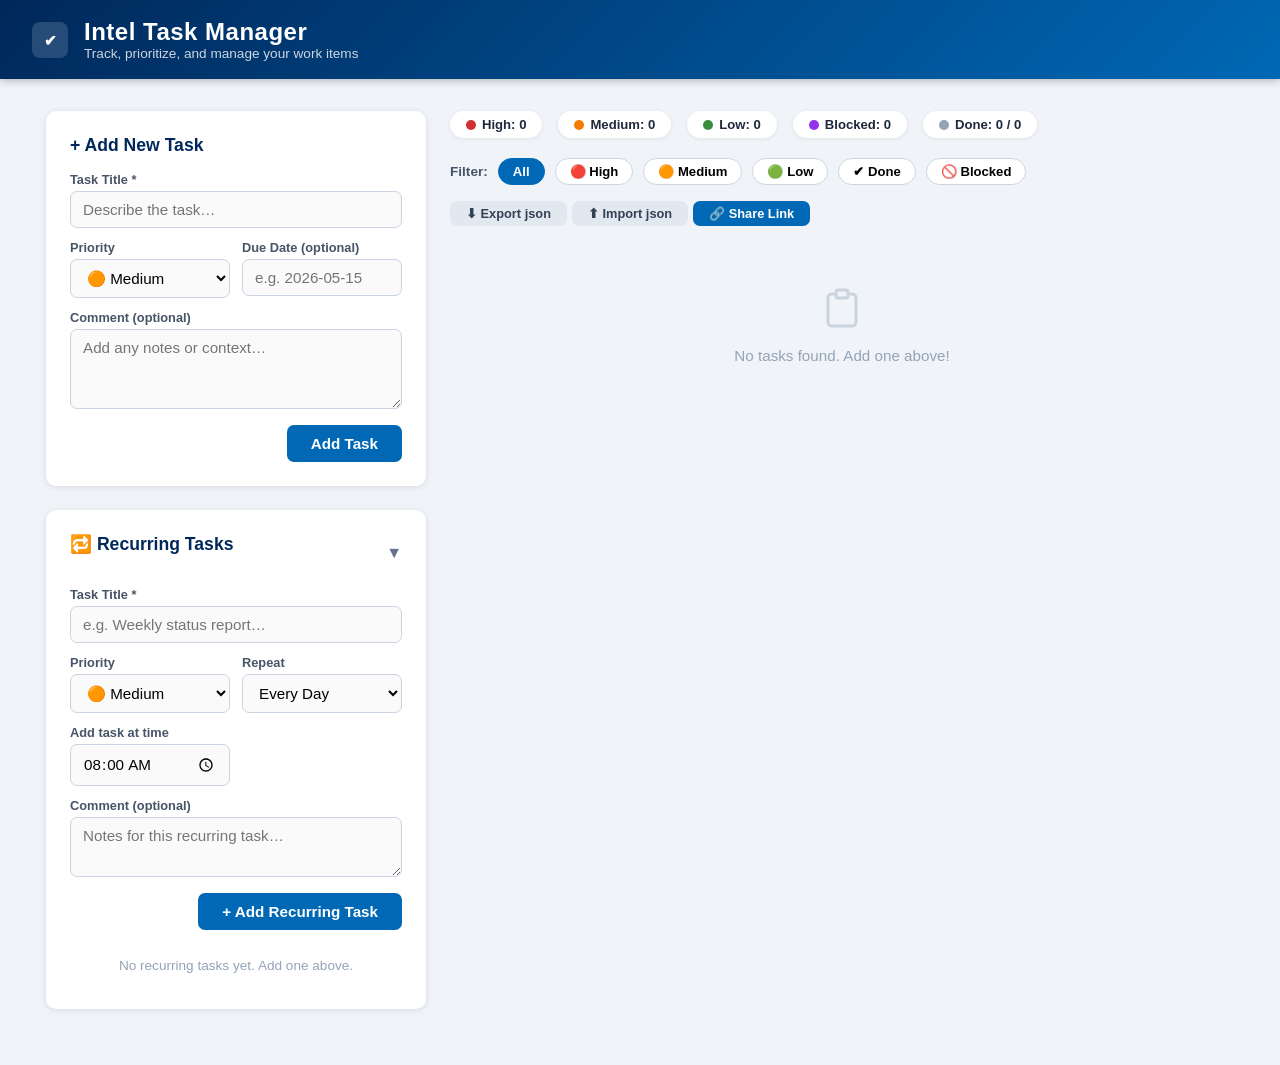
==== index.html @ 4a9f9a62 "Add files via upload" ====
<!DOCTYPE html>
<html lang="en">
<head>
  <meta charset="UTF-8" />
  <meta name="viewport" content="width=device-width, initial-scale=1.0"/>
  <title>Intel Task Manager</title>
  <style>
    :root {
      --intel-blue: #0068B5;
      --intel-dark: #00285A;
      --intel-light: #E9F2FA;
      --high:   #D32F2F;
      --medium: #F57C00;
      --low:    #388E3C;
      --blocked: #9333EA;
      --done-bg: #F5F5F5;
      --border: #CBD5E1;
      --radius: 10px;
    }

    * { box-sizing: border-box; margin: 0; padding: 0; }

    body {
      font-family: "Segoe UI", Arial, sans-serif;
      background: #F0F4F8;
      color: #1E293B;
      min-height: 100vh;
    }

    /* ── Header ── */
    header {
      background: linear-gradient(135deg, var(--intel-dark), var(--intel-blue));
      color: #fff;
      padding: 18px 32px;
      display: flex;
      align-items: center;
      gap: 16px;
      box-shadow: 0 2px 8px rgba(0,0,0,.25);
    }
    header svg { flex-shrink: 0; }
    header h1 { font-size: 1.5rem; font-weight: 700; letter-spacing: .5px; }
    header p  { font-size: .85rem; opacity: .8; }

    /* ── Layout ── */
    .container {
      max-width: 1220px;
      margin: 32px auto;
      padding: 0 16px;
      display: grid;
      grid-template-columns: minmax(320px, 380px) minmax(0, 1fr);
      grid-template-areas: "add tasks";
      gap: 24px;
      align-items: start;
    }

    .add-panel { grid-area: add; min-width: 0; }
    .tasks-panel { grid-area: tasks; min-width: 0; }

    /* ── Add-Task Card ── */
    .card {
      background: #fff;
      border-radius: var(--radius);
      box-shadow: 0 1px 6px rgba(0,0,0,.1);
      padding: 24px;
      margin-bottom: 24px;
    }
    .card h2 { font-size: 1.1rem; color: var(--intel-dark); margin-bottom: 16px; }

    .form-grid {
      display: grid;
      grid-template-columns: 1fr 1fr;
      gap: 12px;
    }
    .form-grid .full { grid-column: 1 / -1; }

    label { display: block; font-size: .8rem; font-weight: 600; color: #475569; margin-bottom: 4px; }

    input[type="text"], select, textarea {
      width: 100%;
      padding: 9px 12px;
      border: 1.5px solid var(--border);
      border-radius: 7px;
      font-size: .95rem;
      outline: none;
      transition: border-color .2s;
      font-family: inherit;
      background: #FAFAFA;
    }
    input[type="text"]:focus, select:focus, textarea:focus {
      border-color: var(--intel-blue);
      background: #fff;
    }
    textarea { resize: vertical; min-height: 80px; }

    .btn {
      padding: 10px 24px;
      border: none;
      border-radius: 7px;
      font-size: .95rem;
      font-weight: 600;
      cursor: pointer;
      transition: opacity .2s, transform .1s;
    }
    .btn:active { transform: scale(.97); }
    .btn-primary { background: var(--intel-blue); color: #fff; }
    .btn-primary:hover { opacity: .88; }
    .btn-danger  { background: #EF4444; color: #fff; padding: 5px 12px; font-size: .8rem; }
    .btn-done    { background: #22C55E; color: #fff; padding: 5px 12px; font-size: .8rem; }
    .btn-undo    { background: #94A3B8; color: #fff; padding: 5px 12px; font-size: .8rem; }
    .btn-blocked { background: var(--blocked); color: #fff; padding: 5px 12px; font-size: .8rem; }

    /* ── Filters ── */
    .filters {
      display: flex;
      gap: 10px;
      flex-wrap: wrap;
      margin-bottom: 16px;
      align-items: center;
    }
    .filters span { font-size: .85rem; font-weight: 600; color: #475569; }
    .filter-btn {
      padding: 5px 14px;
      border-radius: 20px;
      border: 1.5px solid var(--border);
      background: #fff;
      font-size: .82rem;
      cursor: pointer;
      transition: all .15s;
      font-weight: 600;
    }
    .filter-btn:hover, .filter-btn.active {
      background: var(--intel-blue);
      color: #fff;
      border-color: var(--intel-blue);
    }

    /* ── Stats bar ── */
    .stats {
      display: flex;
      gap: 16px;
      margin-bottom: 20px;
      flex-wrap: wrap;
    }
    .stat-pill {
      background: #fff;
      border-radius: 20px;
      padding: 6px 16px;
      font-size: .82rem;
      font-weight: 600;
      box-shadow: 0 1px 4px rgba(0,0,0,.08);
      display: flex;
      align-items: center;
      gap: 6px;
    }
    .dot { width: 10px; height: 10px; border-radius: 50%; display: inline-block; }
    .dot-high   { background: var(--high); }
    .dot-medium { background: var(--medium); }
    .dot-low    { background: var(--low); }
    .dot-done    { background: #94A3B8; }
    .dot-blocked { background: var(--blocked); }

    /* ── Task List ── */
    #task-list { display: flex; flex-direction: column; gap: 12px; }

    .task-item {
      background: #fff;
      border-radius: var(--radius);
      box-shadow: 0 1px 5px rgba(0,0,0,.08);
      padding: 16px 20px;
      border-left: 5px solid var(--intel-blue);
      cursor: grab;
      transition: box-shadow .2s, opacity .2s, transform .2s;
      user-select: none;
    }
    .task-item:hover { box-shadow: 0 3px 12px rgba(0,0,0,.13); }
    .task-item:active { cursor: grabbing; }
    .task-item.dragging { opacity: .45; transform: scale(.99); }
    .task-item.drag-over-top { box-shadow: inset 0 3px 0 var(--intel-blue), 0 3px 12px rgba(0,0,0,.13); }
    .task-item.drag-over-bottom { box-shadow: inset 0 -3px 0 var(--intel-blue), 0 3px 12px rgba(0,0,0,.13); }
    .task-item.done  { border-left-color: #CBD5E1; background: var(--done-bg); opacity: .75; }
    .task-item.priority-High             { border-left-color: var(--high); }
    .task-item.priority-Medium           { border-left-color: var(--medium); }
    .task-item.priority-Low              { border-left-color: var(--low); }
    .task-item.blocked:not(.done)        { border-left-color: var(--blocked); }
    .badge-Blocked { background: #F3E8FF; color: var(--blocked); }

    .task-header {
      display: flex;
      align-items: flex-start;
      gap: 12px;
    }
    .task-title {
      flex: 1;
      font-size: 1rem;
      font-weight: 600;
    }
    .task-item.done .task-title {
      text-decoration: line-through;
      color: #94A3B8;
    }

    .badge {
      padding: 2px 10px;
      border-radius: 12px;
      font-size: .75rem;
      font-weight: 700;
      white-space: nowrap;
      flex-shrink: 0;
    }
    .badge-High   { background: #FDECEA; color: var(--high); }
    .badge-Medium { background: #FFF3E0; color: var(--medium); }
    .badge-Low    { background: #E8F5E9; color: var(--low); }
    .badge-Done   { background: #F1F5F9; color: #64748B; }

    .task-meta {
      font-size: .78rem;
      color: #94A3B8;
      margin-top: 4px;
    }

    .task-comment {
      margin-top: 10px;
      padding: 8px 12px;
      background: var(--intel-light);
      border-radius: 6px;
      font-size: .85rem;
      color: #334155;
      white-space: pre-wrap;
    }
    .task-comment::before {
      content: "💬 ";
      font-size: .8rem;
    }

    .task-actions { display: flex; gap: 6px; flex-shrink: 0; }
    .task-actions .btn { cursor: pointer; }

    .empty-state {
      text-align: center;
      padding: 48px 0;
      color: #94A3B8;
      font-size: .95rem;
    }
    .empty-state svg { margin-bottom: 12px; opacity: .4; }

    /* ── Edit Modal ── */
    .modal-overlay {
      display: none;
      position: fixed; inset: 0;
      background: rgba(0,0,0,.45);
      z-index: 100;
      align-items: center;
      justify-content: center;
    }
    .modal-overlay.open { display: flex; }
    .modal {
      background: #fff;
      border-radius: var(--radius);
      padding: 28px;
      width: min(500px, 95vw);
      box-shadow: 0 8px 32px rgba(0,0,0,.2);
    }
    .modal h2 { color: var(--intel-dark); margin-bottom: 18px; font-size: 1.1rem; }
    .modal-actions { display: flex; gap: 10px; justify-content: flex-end; margin-top: 18px; }
    .btn-secondary { background: #E2E8F0; color: #334155; }
    .btn-secondary:hover { background: #CBD5E1; }
    .btn-import-export { padding: 5px 16px !important; font-size: .8rem !important; }

    input[type="time"], input[type="number"] {
      width: 100%;
      padding: 9px 12px;
      border: 1.5px solid var(--border);
      border-radius: 7px;
      font-size: .95rem;
      outline: none;
      transition: border-color .2s;
      font-family: inherit;
      background: #FAFAFA;
    }
    input[type="time"]:focus, input[type="number"]:focus {
      border-color: var(--intel-blue);
      background: #fff;
    }

    /* ── Recurring card ── */
    .recurring-header {
      display: flex;
      align-items: center;
      justify-content: space-between;
      cursor: pointer;
      user-select: none;
    }
    .recurring-header h2 { font-size: 1.1rem; color: var(--intel-dark); }
    .recurring-row {
      display: flex;
      align-items: center;
      gap: 10px;
      padding: 10px 14px;
      background: #F8FAFC;
      border-radius: 8px;
      margin-bottom: 8px;
      border: 1.5px solid var(--border);
    }
    .recurring-row-info { flex: 1; }
    .recurring-row-title { font-weight: 600; font-size: .9rem; }
    .recurring-row-meta  { font-size: .75rem; color: #64748B; }

    @media (max-width: 900px) {
      .container {
        grid-template-columns: 1fr;
        grid-template-areas:
          "add"
          "tasks";
      }
    }

    @media (max-width: 600px) {
      .form-grid { grid-template-columns: 1fr; }
      .form-grid .full { grid-column: 1; }
      header h1 { font-size: 1.2rem; }
    }
  </style>
</head>
<body>

<header>
  <svg width="36" height="36" viewBox="0 0 36 36" fill="none">
    <rect width="36" height="36" rx="8" fill="white" fill-opacity="0.15"/>
    <text x="50%" y="55%" dominant-baseline="middle" text-anchor="middle"
          font-family="Segoe UI,Arial" font-weight="700" font-size="15" fill="white">✔</text>
  </svg>
  <div>
    <h1>Intel Task Manager</h1>
    <p>Track, prioritize, and manage your work items</p>
  </div>
</header>

<div class="container">

  <aside class="add-panel">
    <!-- Add Task Card -->
    <div class="card">
      <h2>+ Add New Task</h2>
      <div class="form-grid">
        <div class="full">
          <label for="task-title">Task Title *</label>
          <input type="text" id="task-title" placeholder="Describe the task…" />
        </div>
        <div>
          <label for="task-priority">Priority</label>
          <select id="task-priority">
            <option value="High">🔴 High</option>
            <option value="Medium" selected>🟠 Medium</option>
            <option value="Low">🟢 Low</option>
          </select>
        </div>
        <div>
          <label for="task-due">Due Date (optional)</label>
          <input type="text" id="task-due" placeholder="e.g. 2026-05-15" />
        </div>
        <div class="full">
          <label for="task-comment">Comment (optional)</label>
          <textarea id="task-comment" placeholder="Add any notes or context…"></textarea>
        </div>
        <div class="full" style="text-align:right">
          <button class="btn btn-primary" onclick="addTask()">Add Task</button>
        </div>
      </div>
    </div>

    <!-- Recurring Tasks Card -->
    <div class="card" id="recurring-card">
      <div class="recurring-header" onclick="toggleRecurringCard()">
        <h2>🔁 Recurring Tasks</h2>
        <span id="recurring-toggle-icon" style="font-size:1rem;color:#64748B">▼</span>
      </div>
      <div id="recurring-card-body" style="margin-top:16px">
        <div class="form-grid">
          <div class="full">
            <label>Task Title *</label>
            <input type="text" id="rec-title" placeholder="e.g. Weekly status report…" />
          </div>
          <div>
            <label>Priority</label>
            <select id="rec-priority">
              <option value="High">🔴 High</option>
              <option value="Medium" selected>🟠 Medium</option>
              <option value="Low">🟢 Low</option>
            </select>
          </div>
          <div>
            <label>Repeat</label>
            <select id="rec-freq" onchange="updateRecurringForm()">
              <option value="daily">Every Day</option>
              <option value="weekly">Every Week</option>
              <option value="monthly">Every Month</option>
            </select>
          </div>
          <div id="rec-dow-wrap" style="display:none">
            <label>Day of Week</label>
            <select id="rec-dow">
              <option value="0">Sunday</option>
              <option value="1">Monday</option>
              <option value="2">Tuesday</option>
              <option value="3">Wednesday</option>
              <option value="4">Thursday</option>
              <option value="5">Friday</option>
              <option value="6">Saturday</option>
            </select>
          </div>
          <div id="rec-dom-wrap" style="display:none">
            <label>Day of Month (1–31)</label>
            <input type="number" id="rec-dom" min="1" max="31" value="1" />
          </div>
          <div>
            <label>Add task at time</label>
            <input type="time" id="rec-time" value="08:00" />
          </div>
          <div class="full">
            <label>Comment (optional)</label>
            <textarea id="rec-comment" placeholder="Notes for this recurring task…" style="min-height:60px"></textarea>
          </div>
          <div class="full" style="text-align:right">
            <button class="btn btn-primary" onclick="addRecurring()">+ Add Recurring Task</button>
          </div>
        </div>
        <div id="recurring-list" style="margin-top:16px"></div>
      </div>
    </div>
  </aside>

  <main class="tasks-panel">
    <!-- Stats -->
    <div class="stats" id="stats"></div>

    <!-- Filters -->
    <div class="filters">
      <span>Filter:</span>
      <button class="filter-btn active" onclick="setFilter('All', this)">All</button>
      <button class="filter-btn" onclick="setFilter('High', this)">🔴 High</button>
      <button class="filter-btn" onclick="setFilter('Medium', this)">🟠 Medium</button>
      <button class="filter-btn" onclick="setFilter('Low', this)">🟢 Low</button>
      <button class="filter-btn" onclick="setFilter('Done', this)">✔ Done</button>
      <button class="filter-btn" onclick="setFilter('Blocked', this)">🚫 Blocked</button>
    </div>

    <!-- Export / Import / Share -->
    <div style="display:flex;gap:5px;flex-wrap:wrap;margin-bottom:10px;">
      <button class="btn btn-secondary btn-import-export" onclick="exportTasks()">⬇ Export json</button>
      <button class="btn btn-secondary btn-import-export" onclick="document.getElementById('import-file').click()">⬆ Import json</button>
      <button class="btn btn-primary btn-import-export"   onclick="shareLink()">🔗 Share Link</button>
      <input type="file" id="import-file" accept=".json" style="display:none" onchange="importTasks(this)"/>
    </div>

    <!-- Task List -->
    <div id="task-list"></div>
  </main>
</div>

<!-- Edit Modal -->
<div class="modal-overlay" id="edit-modal">
  <div class="modal">
    <h2>Edit Task</h2>
    <div class="form-grid" style="grid-template-columns:1fr 1fr">
      <div style="grid-column:1/-1">
        <label>Task Title *</label>
        <input type="text" id="edit-title" />
      </div>
      <div>
        <label>Priority</label>
        <select id="edit-priority">
          <option value="High">🔴 High</option>
          <option value="Medium">🟠 Medium</option>
          <option value="Low">🟢 Low</option>
        </select>
      </div>
      <div>
        <label>Due Date</label>
        <input type="text" id="edit-due" />
      </div>
      <div style="grid-column:1/-1">
        <label>Comment</label>
        <textarea id="edit-comment"></textarea>
      </div>
    </div>
    <div class="modal-actions">
      <button class="btn btn-secondary" onclick="closeModal()">Cancel</button>
      <button class="btn btn-primary" onclick="saveEdit()">Save Changes</button>
    </div>
  </div>
</div>

<script>
  // ── State ──────────────────────────────────────────────────────────────────
  let tasks = JSON.parse(localStorage.getItem('intel-tasks') || '[]');
  let currentFilter = 'All';
  let editingId = null;
  let draggedTaskId = null;

  function save() {
    localStorage.setItem('intel-tasks', JSON.stringify(tasks));
  }

  // ── Add ────────────────────────────────────────────────────────────────────
  function addTask() {
    const title = document.getElementById('task-title').value.trim();
    if (!title) { alert('Please enter a task title.'); return; }

    tasks.unshift({
      id:       Date.now(),
      title,
      priority: document.getElementById('task-priority').value,
      due:      document.getElementById('task-due').value.trim(),
      comment:  document.getElementById('task-comment').value.trim(),
      done:     false,
      blocked:  false,
      created:  new Date().toLocaleDateString()
    });

    save();
    document.getElementById('task-title').value   = '';
    document.getElementById('task-due').value     = '';
    document.getElementById('task-comment').value = '';
    render();
  }

  // ── Toggle done ────────────────────────────────────────────────────────────
  function toggleDone(id) {
    const t = tasks.find(t => t.id === id);
    if (t) { t.done = !t.done; save(); render(); }
  }

  // ── Delete ─────────────────────────────────────────────────────────────────
  function deleteTask(id) {
    if (!confirm('Delete this task?')) return;
    tasks = tasks.filter(t => t.id !== id);
    save(); render();
  }

  // ── Toggle blocked ─────────────────────────────────────────────────────────
  function toggleBlocked(id) {
    const t = tasks.find(t => t.id === id);
    if (t) { t.blocked = !t.blocked; save(); render(); }
  }

  // ── Drag reorder ──────────────────────────────────────────────────────────
  function startTaskDragFromLeftClick(event) {
    const item = event.currentTarget;
    const isActionClick = event.target.closest('.task-actions, button, input, textarea, select, a');
    item.draggable = event.button === 0 && !isActionClick;
  }

  function handleTaskDragStart(event, id) {
    if (!event.currentTarget.draggable) {
      event.preventDefault();
      return;
    }
    draggedTaskId = id;
    event.dataTransfer.effectAllowed = 'move';
    event.dataTransfer.setData('text/plain', String(id));
    event.currentTarget.classList.add('dragging');
  }

  function handleTaskDragOver(event, targetId) {
    if (draggedTaskId === null || draggedTaskId === targetId) return;
    event.preventDefault();
    event.dataTransfer.dropEffect = 'move';

    const item = event.currentTarget;
    const midpoint = item.getBoundingClientRect().top + item.offsetHeight / 2;
    item.classList.toggle('drag-over-top', event.clientY < midpoint);
    item.classList.toggle('drag-over-bottom', event.clientY >= midpoint);
  }

  function clearDragMarks() {
    document.querySelectorAll('.task-item').forEach(item => {
      item.classList.remove('dragging', 'drag-over-top', 'drag-over-bottom');
      item.draggable = false;
    });
  }

  function handleTaskDragLeave(event) {
    event.currentTarget.classList.remove('drag-over-top', 'drag-over-bottom');
  }

  function handleTaskDrop(event, targetId) {
    if (draggedTaskId === null || draggedTaskId === targetId) return;
    event.preventDefault();

    const dropAfter = event.currentTarget.classList.contains('drag-over-bottom');
    const draggedIndex = tasks.findIndex(t => t.id === draggedTaskId);
    if (draggedIndex === -1) return;

    const [draggedTask] = tasks.splice(draggedIndex, 1);
    const targetIndex = tasks.findIndex(t => t.id === targetId);
    tasks.splice(dropAfter ? targetIndex + 1 : targetIndex, 0, draggedTask);

    save();
    draggedTaskId = null;
    render();
  }

  function handleTaskDragEnd() {
    draggedTaskId = null;
    clearDragMarks();
  }

  // ── Edit Modal ─────────────────────────────────────────────────────────────
  function openEdit(id) {
    const t = tasks.find(t => t.id === id);
    editingId = id;
    document.getElementById('edit-title').value    = t.title;
    document.getElementById('edit-priority').value = t.priority;
    document.getElementById('edit-due').value      = t.due;
    document.getElementById('edit-comment').value  = t.comment;
    document.getElementById('edit-modal').classList.add('open');
  }
  function closeModal() {
    document.getElementById('edit-modal').classList.remove('open');
    editingId = null;
  }
  function saveEdit() {
    const title = document.getElementById('edit-title').value.trim();
    if (!title) { alert('Title cannot be empty.'); return; }
    const t = tasks.find(t => t.id === editingId);
    if (t) {
      t.title    = title;
      t.priority = document.getElementById('edit-priority').value;
      t.due      = document.getElementById('edit-due').value.trim();
      t.comment  = document.getElementById('edit-comment').value.trim();
      save();
    }
    closeModal();
    render();
  }

  // ── Filter ─────────────────────────────────────────────────────────────────
  function setFilter(f, btn) {
    currentFilter = f;
    document.querySelectorAll('.filter-btn').forEach(b => b.classList.remove('active'));
    btn.classList.add('active');
    render();
  }

  // ── Render ─────────────────────────────────────────────────────────────────
  function render() {
    renderStats();
    const list = document.getElementById('task-list');
    const visible = tasks.filter(t => {
      if (currentFilter === 'All')     return true;
      if (currentFilter === 'Done')    return t.done;
      if (currentFilter === 'Blocked') return t.blocked && !t.done;
      return t.priority === currentFilter && !t.done;
    });

    if (visible.length === 0) {
      list.innerHTML = `
        <div class="empty-state">
          <svg width="48" height="48" viewBox="0 0 24 24" fill="none" stroke="#94A3B8" stroke-width="1.5">
            <path d="M9 5H7a2 2 0 00-2 2v12a2 2 0 002 2h10a2 2 0 002-2V7a2 2 0 00-2-2h-2"/>
            <rect x="9" y="3" width="6" height="4" rx="1"/>
          </svg>
          <p>No tasks found. Add one above!</p>
        </div>`;
      return;
    }

    list.innerHTML = visible.map(t => `
       <div class="task-item ${t.done ? 'done' : (t.blocked ? 'blocked' : '')} priority-${t.priority}"
         data-id="${t.id}"
         tabindex="0"
         draggable="false"
         onmousedown="startTaskDragFromLeftClick(event)"
         ondragstart="handleTaskDragStart(event, ${t.id})"
         ondragover="handleTaskDragOver(event, ${t.id})"
         ondragleave="handleTaskDragLeave(event)"
         ondrop="handleTaskDrop(event, ${t.id})"
         ondragend="handleTaskDragEnd()">
        <div class="task-header">
          <div style="flex:1">
            <div class="task-title">${escHtml(t.title)}</div>
            <div class="task-meta">
              Added ${t.created}${t.due ? ' &nbsp;·&nbsp; Due: ' + escHtml(t.due) : ''}
            </div>
          </div>
          <span class="badge ${t.done ? 'badge-Done' : (t.blocked ? 'badge-Blocked' : 'badge-' + t.priority)}">
            ${t.done ? '✔ Done' : (t.blocked ? '🚫 Blocked' : t.priority)}
          </span>
          <div class="task-actions">
            <button class="btn ${t.done ? 'btn-undo' : 'btn-done'}"
                    onclick="toggleDone(${t.id})">
              ${t.done ? 'Undo' : 'Done'}
            </button>
            <button class="btn ${t.blocked ? 'btn-undo' : 'btn-blocked'}"
                    onclick="toggleBlocked(${t.id})">
              ${t.blocked ? 'Unblock' : '🚫 Block'}
            </button>
            <button class="btn btn-primary" style="padding:5px 12px;font-size:.8rem"
                    onclick="openEdit(${t.id})">Edit</button>
            <button class="btn btn-danger"
                    onclick="deleteTask(${t.id})">Delete</button>
          </div>
        </div>
        ${t.comment ? `<div class="task-comment">${escHtml(t.comment)}</div>` : ''}
      </div>
    `).join('');
  }

  function renderStats() {
    const total   = tasks.length;
    const done    = tasks.filter(t => t.done).length;
    const blocked = tasks.filter(t => t.blocked && !t.done).length;
    const high    = tasks.filter(t => t.priority === 'High'   && !t.done).length;
    const medium  = tasks.filter(t => t.priority === 'Medium' && !t.done).length;
    const low     = tasks.filter(t => t.priority === 'Low'    && !t.done).length;
    document.getElementById('stats').innerHTML = `
      <div class="stat-pill"><span class="dot dot-high"></span>High: ${high}</div>
      <div class="stat-pill"><span class="dot dot-medium"></span>Medium: ${medium}</div>
      <div class="stat-pill"><span class="dot dot-low"></span>Low: ${low}</div>
      <div class="stat-pill"><span class="dot dot-blocked"></span>Blocked: ${blocked}</div>
      <div class="stat-pill"><span class="dot dot-done"></span>Done: ${done} / ${total}</div>
    `;
  }

  function escHtml(s) {
    return s.replace(/&/g,'&amp;').replace(/</g,'&lt;').replace(/>/g,'&gt;')
            .replace(/"/g,'&quot;').replace(/'/g,'&#39;');
  }

  // ── Recurring Templates ────────────────────────────────────────────────────
  let recurringTemplates = JSON.parse(localStorage.getItem('intel-recurring') || '[]');

  function saveRecurring() {
    localStorage.setItem('intel-recurring', JSON.stringify(recurringTemplates));
  }

  function toggleRecurringCard() {
    const body = document.getElementById('recurring-card-body');
    const icon = document.getElementById('recurring-toggle-icon');
    const isHidden = body.style.display === 'none';
    body.style.display = isHidden ? '' : 'none';
    icon.textContent   = isHidden ? '▼' : '▶';
  }

  function updateRecurringForm() {
    const freq = document.getElementById('rec-freq').value;
    document.getElementById('rec-dow-wrap').style.display = freq === 'weekly'  ? '' : 'none';
    document.getElementById('rec-dom-wrap').style.display = freq === 'monthly' ? '' : 'none';
  }

  function addRecurring() {
    const title = document.getElementById('rec-title').value.trim();
    if (!title) { alert('Please enter a task title.'); return; }
    const freq = document.getElementById('rec-freq').value;
    recurringTemplates.push({
      id:         Date.now(),
      title,
      priority:   document.getElementById('rec-priority').value,
      comment:    document.getElementById('rec-comment').value.trim(),
      frequency:  freq,
      dayOfWeek:  parseInt(document.getElementById('rec-dow').value),
      dayOfMonth: parseInt(document.getElementById('rec-dom').value) || 1,
      time:       document.getElementById('rec-time').value,
      lastRun:    ''
    });
    saveRecurring();
    document.getElementById('rec-title').value   = '';
    document.getElementById('rec-comment').value = '';
    renderRecurring();
    checkRecurring();
  }

  function deleteRecurring(id) {
    if (!confirm('Remove this recurring task template?')) return;
    recurringTemplates = recurringTemplates.filter(r => r.id !== id);
    saveRecurring();
    renderRecurring();
  }

  function renderRecurring() {
    const el = document.getElementById('recurring-list');
    if (recurringTemplates.length === 0) {
      el.innerHTML = '<p style="color:#94A3B8;font-size:.85rem;text-align:center;padding:12px 0">No recurring tasks yet. Add one above.</p>';
      return;
    }
    const dayNames = ['Sunday','Monday','Tuesday','Wednesday','Thursday','Friday','Saturday'];
    el.innerHTML = recurringTemplates.map(r => {
      let freqLabel = '';
      if (r.frequency === 'daily')   freqLabel = 'Every day';
      if (r.frequency === 'weekly')  freqLabel = 'Every ' + dayNames[r.dayOfWeek];
      if (r.frequency === 'monthly') freqLabel = 'Every month on day ' + r.dayOfMonth;
      return `
        <div class="recurring-row">
          <span style="font-size:1.2rem">🔁</span>
          <div class="recurring-row-info">
            <div class="recurring-row-title">${escHtml(r.title)}</div>
            <div class="recurring-row-meta">
              ${freqLabel} at ${r.time} &nbsp;·&nbsp; ${r.priority} priority
              ${r.lastRun ? ' &nbsp;·&nbsp; Last added: ' + r.lastRun : ' &nbsp;·&nbsp; Not yet run'}
            </div>
          </div>
          <button class="btn btn-danger" onclick="deleteRecurring(${r.id})">Remove</button>
        </div>`;
    }).join('');
  }

  function checkRecurring() {
    const now      = new Date();
    const today    = now.toLocaleDateString();
    const nowHHMM  = now.getHours().toString().padStart(2,'0') + ':' + now.getMinutes().toString().padStart(2,'0');
    let changed    = false;

    recurringTemplates.forEach(r => {
      if (r.lastRun === today) return;        // already spawned today
      if (nowHHMM < r.time)   return;        // not time yet
      if (r.frequency === 'weekly'  && now.getDay()  !== r.dayOfWeek)  return;
      if (r.frequency === 'monthly' && now.getDate() !== r.dayOfMonth) return;

      tasks.unshift({
        id:       Date.now() + Math.floor(Math.random() * 999),
        title:    r.title + ' 🔁',
        priority: r.priority,
        due:      '',
        comment:  r.comment,
        done:     false,
        blocked:  false,
        created:  today
      });
      r.lastRun = today;
      changed   = true;
    });

    if (changed) {
      save();
      saveRecurring();
      renderRecurring();
      render();
    }
  }

  // ── Export ─────────────────────────────────────────────────────────────────
  function exportTasks() {
    const blob = new Blob([JSON.stringify(tasks, null, 2)], {type: 'application/json'});
    const a = document.createElement('a');
    a.href = URL.createObjectURL(blob);
    a.download = 'tasks.json';
    a.click();
  }

  // ── Import ─────────────────────────────────────────────────────────────────
  function importTasks(input) {
    const file = input.files[0];
    if (!file) return;
    const reader = new FileReader();
    reader.onload = e => {
      try {
        const imported = JSON.parse(e.target.result);
        if (!Array.isArray(imported)) throw new Error();
        if (confirm('Import ' + imported.length + ' tasks? This will REPLACE your current tasks.')) {
          tasks = imported;
          save(); render();
        }
      } catch { alert('Invalid JSON file.'); }
      input.value = '';
    };
    reader.readAsText(file);
  }

  // ── Share Link ─────────────────────────────────────────────────────────────
  function shareLink() {
    const encoded = encodeURIComponent(JSON.stringify(tasks));
    const url = location.origin + location.pathname + '#data=' + encoded;
    if (navigator.clipboard) {
      navigator.clipboard.writeText(url).then(
        () => alert('✅ Link copied!\nSend it to your friend — they open the link and confirm to load your tasks.'),
        () => prompt('Copy this link:', url)
      );
    } else {
      prompt('Copy this link:', url);
    }
  }

  // ── Load shared tasks from URL hash on startup ─────────────────────────────
  (function loadFromHash() {
    const hash = location.hash;
    if (!hash.startsWith('#data=')) return;
    try {
      const imported = JSON.parse(decodeURIComponent(hash.slice(6)));
      if (!Array.isArray(imported)) return;
      if (confirm('Load ' + imported.length + ' shared tasks from the link?\nThis will replace your current tasks.')) {
        tasks = imported;
        save();
        history.replaceState(null, '', location.pathname);
      }
    } catch (err) { /* ignore invalid hash */ }
  })();

  // Allow Enter key in title field to submit
  document.getElementById('task-title').addEventListener('keydown', e => {
    if (e.key === 'Enter') addTask();
  });

  document.addEventListener('mouseup', clearDragMarks);

  // Close modal on overlay click
  document.getElementById('edit-modal').addEventListener('click', function(e) {
    if (e.target === this) closeModal();
  });

  // Initial render
  render();
  renderRecurring();
  checkRecurring();
  setInterval(checkRecurring, 60000); // re-check every minute
</script>
</body>
</html>
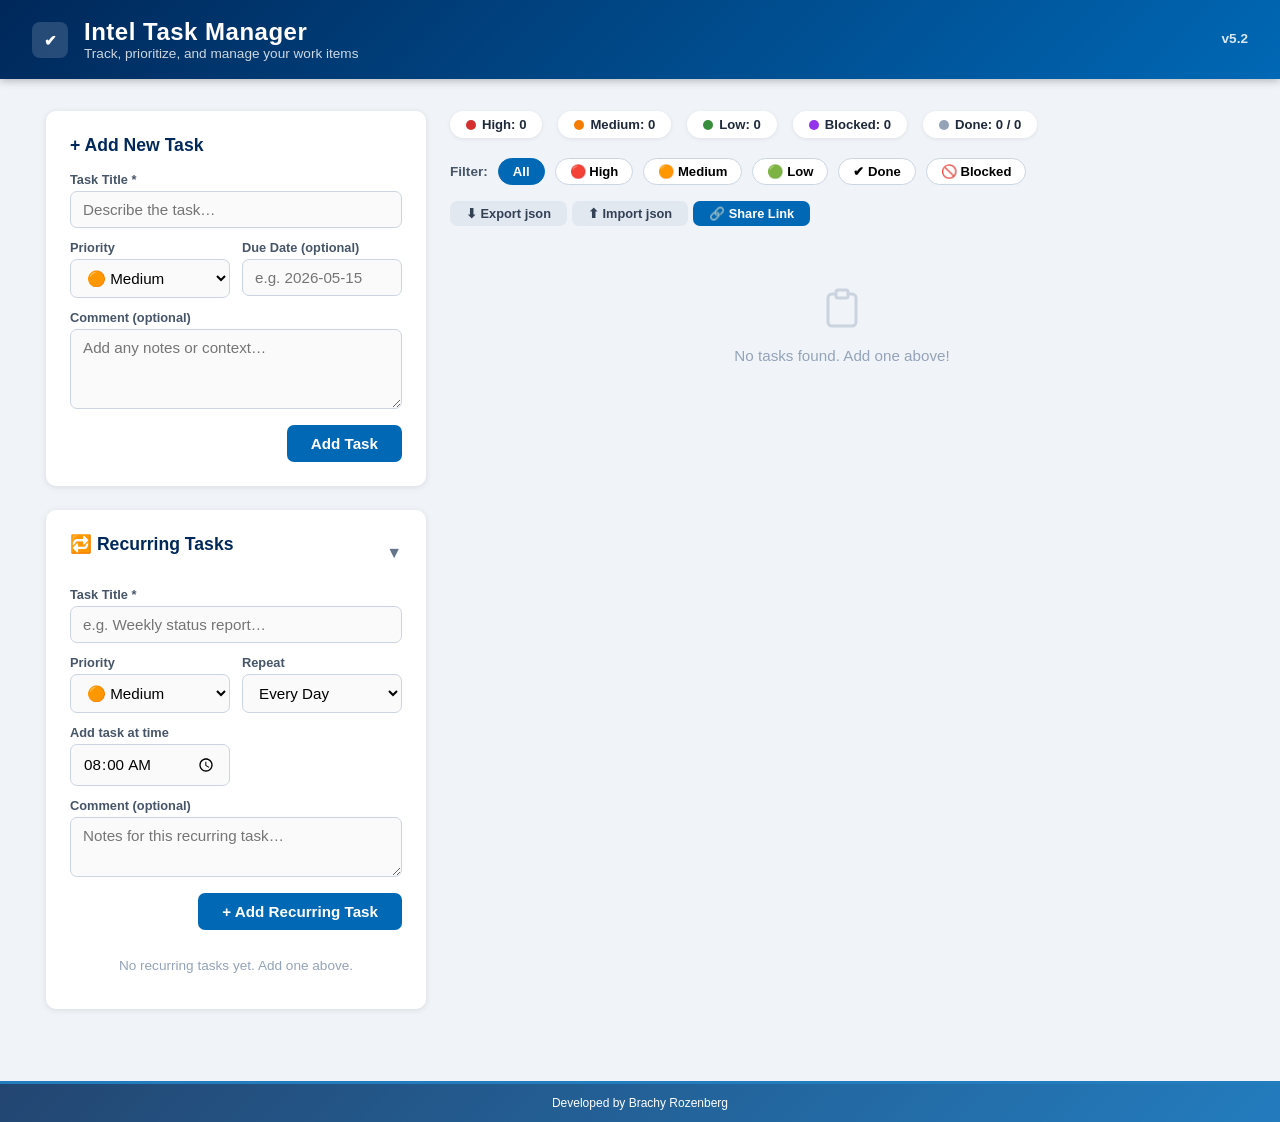
==== commit bcbd1718: "Update index.html" ====
--- a/index.html
+++ b/index.html
@@ -34,12 +34,28 @@
       padding: 18px 32px;
       display: flex;
       align-items: center;
+      justify-content: space-between;
       gap: 16px;
       box-shadow: 0 2px 8px rgba(0,0,0,.25);
+    }
+    header .header-left {
+      display: flex;
+      align-items: center;
+      gap: 16px;
     }
     header svg { flex-shrink: 0; }
     header h1 { font-size: 1.5rem; font-weight: 700; letter-spacing: .5px; }
     header p  { font-size: .85rem; opacity: .8; }
+    header .header-right {
+      text-align: right;
+      font-size: .75rem;
+      opacity: .85;
+    }
+    header .version {
+      font-weight: 600;
+      font-size: .85rem;
+      margin-bottom: 2px;
+    }
 
     /* ── Layout ── */
     .container {
@@ -319,19 +335,36 @@
       .form-grid .full { grid-column: 1; }
       header h1 { font-size: 1.2rem; }
     }
+
+    /* ── Footer ── */
+    footer {
+      background: linear-gradient(135deg, var(--intel-dark), var(--intel-blue));
+      color: #fff;
+      padding: 12px 32px;
+      text-align: center;
+      font-size: .75rem;
+      margin-top: 48px;
+      border-top: 3px solid var(--intel-blue);
+      opacity: .85;
+    }
   </style>
 </head>
 <body>
 
 <header>
-  <svg width="36" height="36" viewBox="0 0 36 36" fill="none">
-    <rect width="36" height="36" rx="8" fill="white" fill-opacity="0.15"/>
-    <text x="50%" y="55%" dominant-baseline="middle" text-anchor="middle"
-          font-family="Segoe UI,Arial" font-weight="700" font-size="15" fill="white">✔</text>
-  </svg>
-  <div>
-    <h1>Intel Task Manager</h1>
-    <p>Track, prioritize, and manage your work items</p>
+  <div class="header-left">
+    <svg width="36" height="36" viewBox="0 0 36 36" fill="none">
+      <rect width="36" height="36" rx="8" fill="white" fill-opacity="0.15"/>
+      <text x="50%" y="55%" dominant-baseline="middle" text-anchor="middle"
+            font-family="Segoe UI,Arial" font-weight="700" font-size="15" fill="white">✔</text>
+    </svg>
+    <div>
+      <h1>Intel Task Manager</h1>
+      <p>Track, prioritize, and manage your work items</p>
+    </div>
+  </div>
+  <div class="header-right">
+    <div class="version">v5.2</div>
   </div>
 </header>
 
@@ -913,5 +946,10 @@
   checkRecurring();
   setInterval(checkRecurring, 60000); // re-check every minute
 </script>
+
+<footer>
+  Developed by Brachy Rozenberg
+</footer>
+
 </body>
 </html>
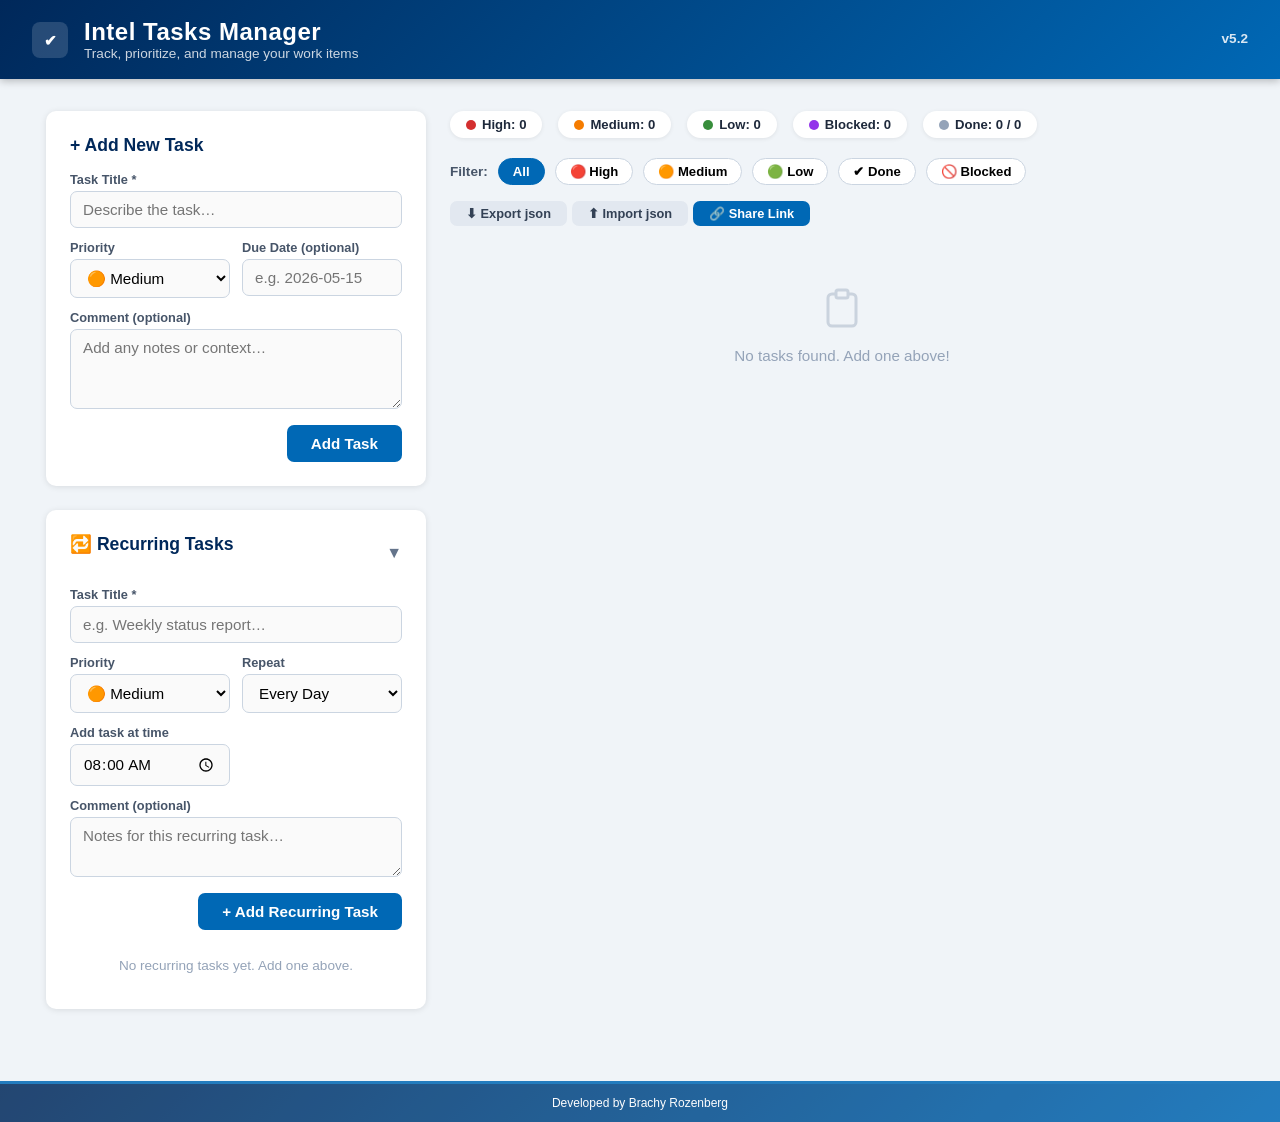
==== commit b6fcfc69: "Update index.html" ====
--- a/index.html
+++ b/index.html
@@ -3,7 +3,7 @@
 <head>
   <meta charset="UTF-8" />
   <meta name="viewport" content="width=device-width, initial-scale=1.0"/>
-  <title>Intel Task Manager</title>
+  <title>Intel tasks manager</title>
   <style>
     :root {
       --intel-blue: #0068B5;
@@ -359,7 +359,7 @@
             font-family="Segoe UI,Arial" font-weight="700" font-size="15" fill="white">✔</text>
     </svg>
     <div>
-      <h1>Intel Task Manager</h1>
+      <h1>Intel Tasks Manager</h1>
       <p>Track, prioritize, and manage your work items</p>
     </div>
   </div>
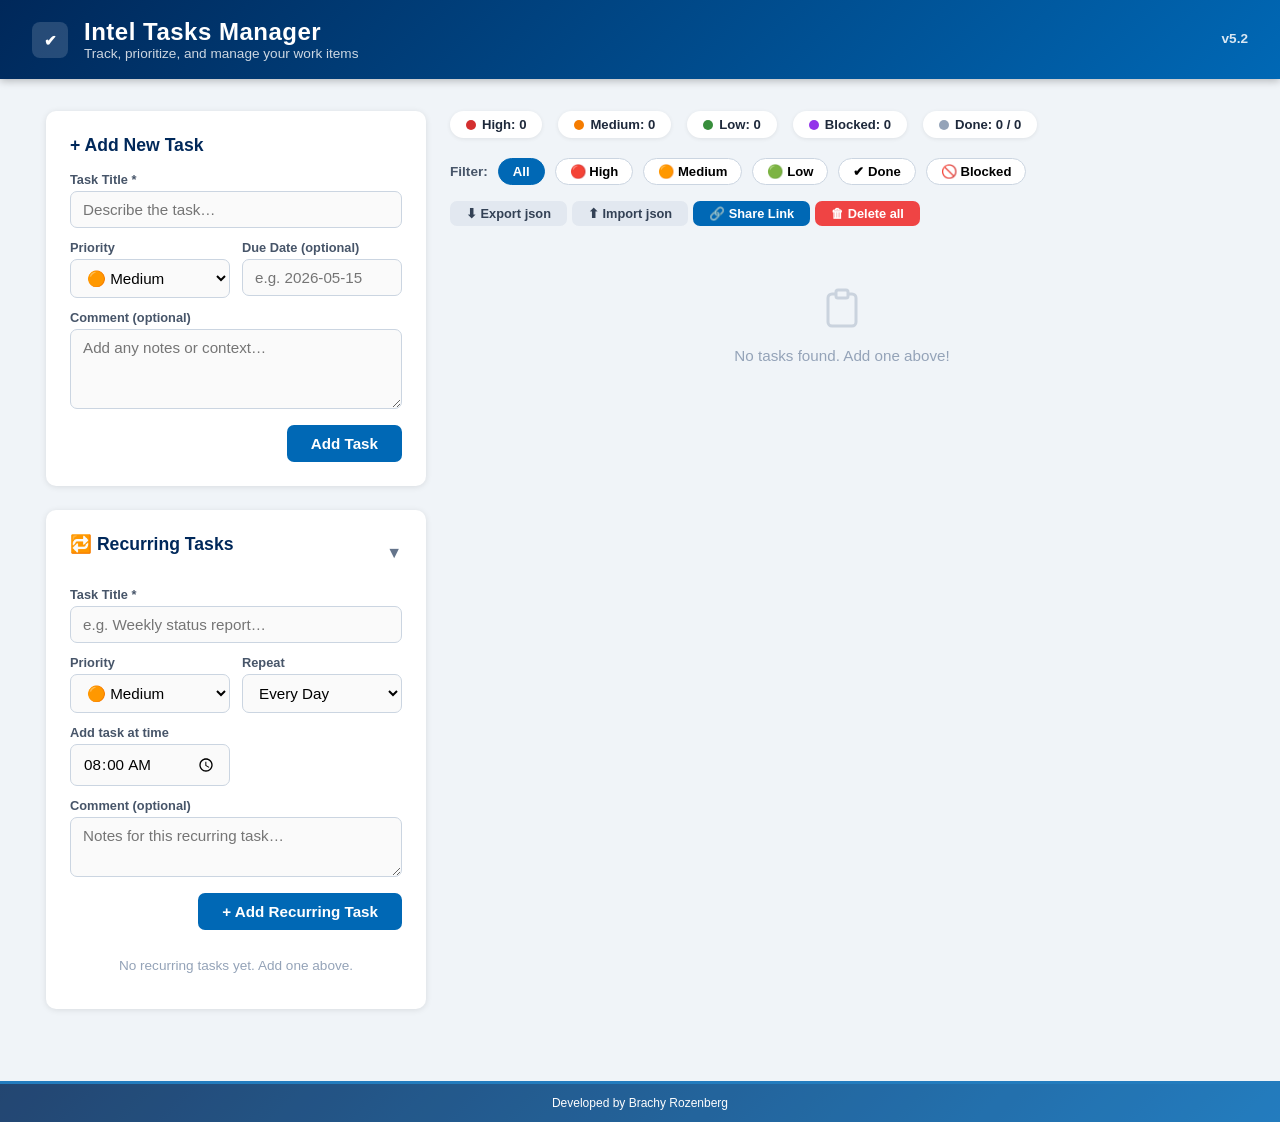
==== commit 6b2f426e: "Update index.html" ====
--- a/index.html
+++ b/index.html
@@ -3,6 +3,7 @@
 <head>
   <meta charset="UTF-8" />
   <meta name="viewport" content="width=device-width, initial-scale=1.0"/>
+  <link rel="icon" type="image/svg+xml" href="favicon.svg" />
   <title>Intel tasks manager</title>
   <style>
     :root {
@@ -482,6 +483,7 @@
       <button class="btn btn-secondary btn-import-export" onclick="exportTasks()">⬇ Export json</button>
       <button class="btn btn-secondary btn-import-export" onclick="document.getElementById('import-file').click()">⬆ Import json</button>
       <button class="btn btn-primary btn-import-export"   onclick="shareLink()">🔗 Share Link</button>
+      <button class="btn btn-danger btn-import-export" onclick="clearAllTasks()">🗑 Delete all</button>
       <input type="file" id="import-file" accept=".json" style="display:none" onchange="importTasks(this)"/>
     </div>
 
@@ -570,6 +572,18 @@
     save(); render();
   }
 
+  function clearAllTasks() {
+    if (tasks.length === 0) {
+      alert('There are no tasks to delete.');
+      return;
+    }
+
+    if (!confirm('Delete all tasks? This can be undone.')) return;
+    tasks = [];
+    save();
+    render();
+  }
+
   // ── Toggle blocked ─────────────────────────────────────────────────────────
   function toggleBlocked(id) {
     const t = tasks.find(t => t.id === id);
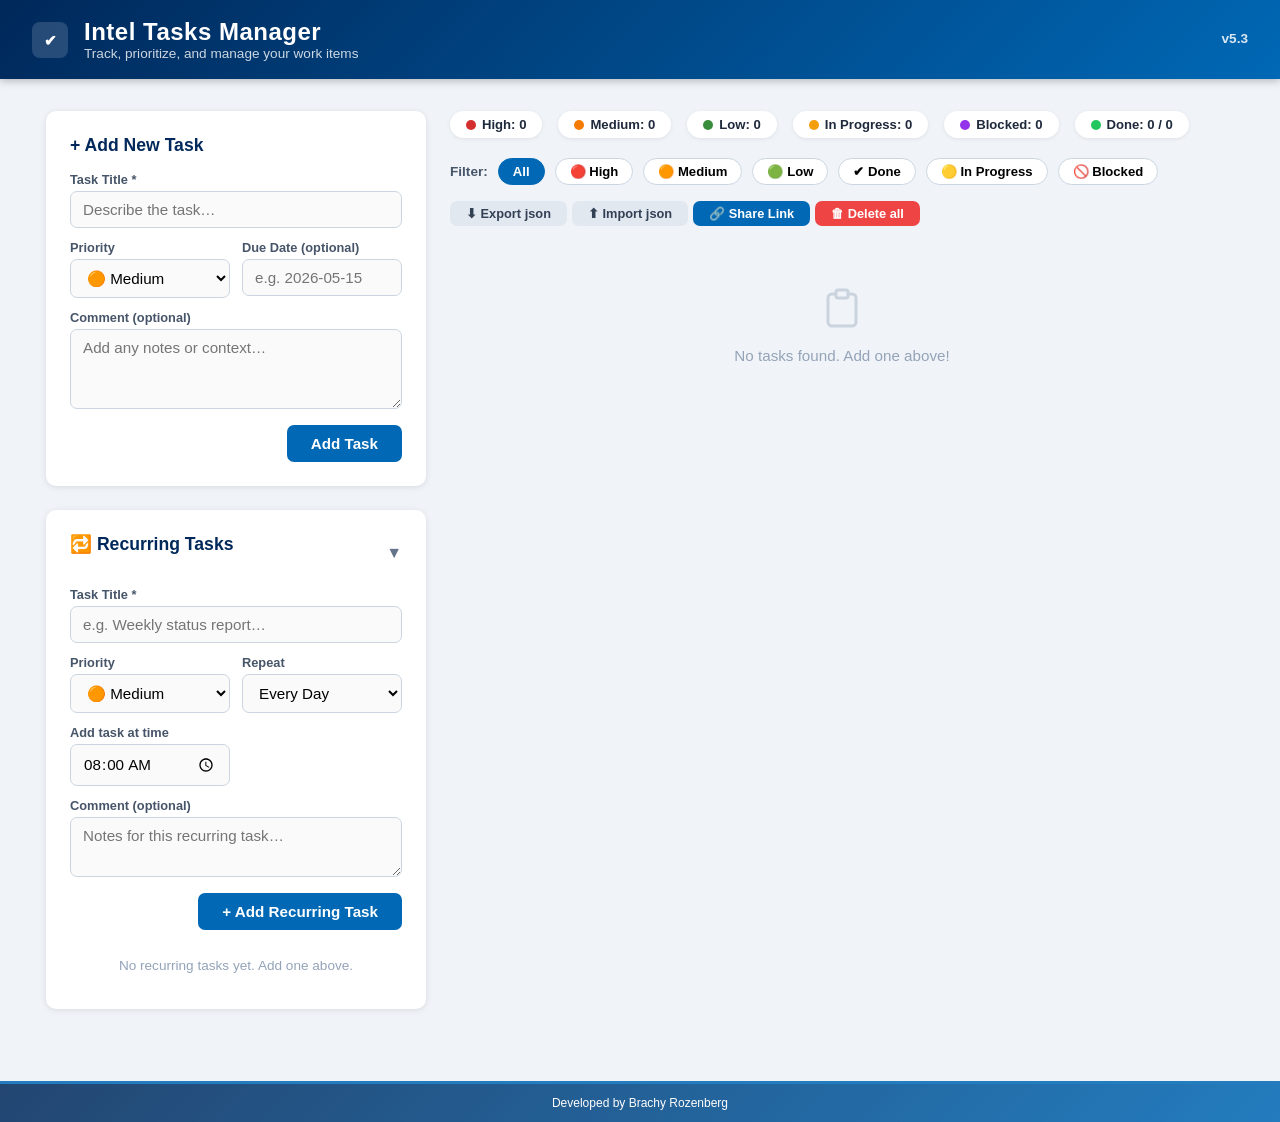
==== commit 66ea6c03: "Update index.html" ====
--- a/index.html
+++ b/index.html
@@ -14,7 +14,8 @@
       --medium: #F57C00;
       --low:    #388E3C;
       --blocked: #9333EA;
-      --done-bg: #F5F5F5;
+      --inprogress: #F59E0B;
+      --done-bg: #D1FAE5;
       --border: #CBD5E1;
       --radius: 10px;
     }
@@ -125,6 +126,7 @@
     .btn-done    { background: #22C55E; color: #fff; padding: 5px 12px; font-size: .8rem; }
     .btn-undo    { background: #94A3B8; color: #fff; padding: 5px 12px; font-size: .8rem; }
     .btn-blocked { background: var(--blocked); color: #fff; padding: 5px 12px; font-size: .8rem; }
+    .btn-inprogress { background: var(--inprogress); color: #fff; padding: 5px 12px; font-size: .8rem; }
 
     /* ── Filters ── */
     .filters {
@@ -173,8 +175,9 @@
     .dot-high   { background: var(--high); }
     .dot-medium { background: var(--medium); }
     .dot-low    { background: var(--low); }
-    .dot-done    { background: #94A3B8; }
+    .dot-done    { background: #22C55E; }
     .dot-blocked { background: var(--blocked); }
+    .dot-inprogress { background: var(--inprogress); }
 
     /* ── Task List ── */
     #task-list { display: flex; flex-direction: column; gap: 12px; }
@@ -194,12 +197,14 @@
     .task-item.dragging { opacity: .45; transform: scale(.99); }
     .task-item.drag-over-top { box-shadow: inset 0 3px 0 var(--intel-blue), 0 3px 12px rgba(0,0,0,.13); }
     .task-item.drag-over-bottom { box-shadow: inset 0 -3px 0 var(--intel-blue), 0 3px 12px rgba(0,0,0,.13); }
-    .task-item.done  { border-left-color: #CBD5E1; background: var(--done-bg); opacity: .75; }
+    .task-item.done  { border-left-color: #22C55E; background: var(--done-bg); opacity: .85; }
     .task-item.priority-High             { border-left-color: var(--high); }
     .task-item.priority-Medium           { border-left-color: var(--medium); }
     .task-item.priority-Low              { border-left-color: var(--low); }
     .task-item.blocked:not(.done)        { border-left-color: var(--blocked); }
+    .task-item.inprogress:not(.done)      { border-left-color: var(--inprogress); background: #FFFBEB; }
     .badge-Blocked { background: #F3E8FF; color: var(--blocked); }
+    .badge-InProgress { background: #FEF3C7; color: var(--inprogress); }
 
     .task-header {
       display: flex;
@@ -321,6 +326,37 @@
     .recurring-row-info { flex: 1; }
     .recurring-row-title { font-weight: 600; font-size: .9rem; }
     .recurring-row-meta  { font-size: .75rem; color: #64748B; }
+    .weekday-picker {
+      display: grid;
+      grid-template-columns: repeat(7, minmax(0, 1fr));
+      gap: 8px;
+    }
+    .weekday-chip {
+      position: relative;
+    }
+    .weekday-chip input {
+      position: absolute;
+      opacity: 0;
+      pointer-events: none;
+    }
+    .weekday-chip span {
+      display: block;
+      border: 1.5px solid var(--border);
+      border-radius: 999px;
+      padding: 8px 0;
+      text-align: center;
+      font-size: .8rem;
+      font-weight: 700;
+      color: #475569;
+      background: #fff;
+      cursor: pointer;
+      transition: all .15s;
+    }
+    .weekday-chip input:checked + span {
+      background: var(--intel-blue);
+      border-color: var(--intel-blue);
+      color: #fff;
+    }
 
     @media (max-width: 900px) {
       .container {
@@ -335,6 +371,7 @@
       .form-grid { grid-template-columns: 1fr; }
       .form-grid .full { grid-column: 1; }
       header h1 { font-size: 1.2rem; }
+      .weekday-picker { grid-template-columns: repeat(4, minmax(0, 1fr)); }
     }
 
     /* ── Footer ── */
@@ -365,7 +402,7 @@
     </div>
   </div>
   <div class="header-right">
-    <div class="version">v5.2</div>
+    <div class="version">v5.3</div>
   </div>
 </header>
 
@@ -426,21 +463,21 @@
             <label>Repeat</label>
             <select id="rec-freq" onchange="updateRecurringForm()">
               <option value="daily">Every Day</option>
-              <option value="weekly">Every Week</option>
+              <option value="weekly">Specific Days</option>
               <option value="monthly">Every Month</option>
             </select>
           </div>
-          <div id="rec-dow-wrap" style="display:none">
-            <label>Day of Week</label>
-            <select id="rec-dow">
-              <option value="0">Sunday</option>
-              <option value="1">Monday</option>
-              <option value="2">Tuesday</option>
-              <option value="3">Wednesday</option>
-              <option value="4">Thursday</option>
-              <option value="5">Friday</option>
-              <option value="6">Saturday</option>
-            </select>
+          <div id="rec-dow-wrap" class="full" style="display:none">
+            <label>Select days in the week</label>
+            <div class="weekday-picker" id="rec-weekdays">
+              <label class="weekday-chip"><input type="checkbox" value="0"><span>Sun</span></label>
+              <label class="weekday-chip"><input type="checkbox" value="1"><span>Mon</span></label>
+              <label class="weekday-chip"><input type="checkbox" value="2"><span>Tue</span></label>
+              <label class="weekday-chip"><input type="checkbox" value="3"><span>Wed</span></label>
+              <label class="weekday-chip"><input type="checkbox" value="4"><span>Thu</span></label>
+              <label class="weekday-chip"><input type="checkbox" value="5"><span>Fri</span></label>
+              <label class="weekday-chip"><input type="checkbox" value="6"><span>Sat</span></label>
+            </div>
           </div>
           <div id="rec-dom-wrap" style="display:none">
             <label>Day of Month (1–31)</label>
@@ -475,6 +512,7 @@
       <button class="filter-btn" onclick="setFilter('Medium', this)">🟠 Medium</button>
       <button class="filter-btn" onclick="setFilter('Low', this)">🟢 Low</button>
       <button class="filter-btn" onclick="setFilter('Done', this)">✔ Done</button>
+      <button class="filter-btn" onclick="setFilter('InProgress', this)">🟡 In Progress</button>
       <button class="filter-btn" onclick="setFilter('Blocked', this)">🚫 Blocked</button>
     </div>
 
@@ -527,10 +565,55 @@
 
 <script>
   // ── State ──────────────────────────────────────────────────────────────────
-  let tasks = JSON.parse(localStorage.getItem('intel-tasks') || '[]');
+  let tasks = JSON.parse(localStorage.getItem('intel-tasks') || '[]').map(normalizeTask);
   let currentFilter = 'All';
   let editingId = null;
   let draggedTaskId = null;
+
+  function normalizeTask(task) {
+    return {
+      ...task,
+      done: Boolean(task.done),
+      blocked: Boolean(task.blocked),
+      inProgress: Boolean(task.inProgress)
+    };
+  }
+
+  function getSelectedRecurringDays() {
+    return Array.from(document.querySelectorAll('#rec-weekdays input:checked'))
+      .map(input => Number.parseInt(input.value, 10))
+      .filter(day => Number.isInteger(day));
+  }
+
+  function clearSelectedRecurringDays() {
+    document.querySelectorAll('#rec-weekdays input').forEach(input => {
+      input.checked = false;
+    });
+  }
+
+  function getRecurringDays(template) {
+    if (Array.isArray(template.daysOfWeek) && template.daysOfWeek.length > 0) {
+      return template.daysOfWeek;
+    }
+    if (Number.isInteger(template.dayOfWeek)) {
+      return [template.dayOfWeek];
+    }
+    return [];
+  }
+
+  function moveTaskToBottom(taskId) {
+    const index = tasks.findIndex(task => task.id === taskId);
+    if (index === -1 || index === tasks.length - 1) return;
+    const [task] = tasks.splice(index, 1);
+    tasks.push(task);
+  }
+
+  function sortTasksForDisplay(items) {
+    return [...items].sort((left, right) => {
+      if (left.done !== right.done) return left.done ? 1 : -1;
+      return 0;
+    });
+  }
 
   function save() {
     localStorage.setItem('intel-tasks', JSON.stringify(tasks));
@@ -541,7 +624,7 @@
     const title = document.getElementById('task-title').value.trim();
     if (!title) { alert('Please enter a task title.'); return; }
 
-    tasks.unshift({
+    tasks.unshift(normalizeTask({
       id:       Date.now(),
       title,
       priority: document.getElementById('task-priority').value,
@@ -549,8 +632,9 @@
       comment:  document.getElementById('task-comment').value.trim(),
       done:     false,
       blocked:  false,
+      inProgress: false,
       created:  new Date().toLocaleDateString()
-    });
+    }));
 
     save();
     document.getElementById('task-title').value   = '';
@@ -562,7 +646,15 @@
   // ── Toggle done ────────────────────────────────────────────────────────────
   function toggleDone(id) {
     const t = tasks.find(t => t.id === id);
-    if (t) { t.done = !t.done; save(); render(); }
+    if (!t) return;
+    t.done = !t.done;
+    if (t.done) {
+      t.blocked = false;
+      t.inProgress = false;
+      moveTaskToBottom(id);
+    }
+    save();
+    render();
   }
 
   // ── Delete ─────────────────────────────────────────────────────────────────
@@ -587,7 +679,27 @@
   // ── Toggle blocked ─────────────────────────────────────────────────────────
   function toggleBlocked(id) {
     const t = tasks.find(t => t.id === id);
-    if (t) { t.blocked = !t.blocked; save(); render(); }
+    if (!t) return;
+    t.blocked = !t.blocked;
+    if (t.blocked) {
+      t.done = false;
+      t.inProgress = false;
+    }
+    save();
+    render();
+  }
+
+  // ── Toggle in progress ─────────────────────────────────────────────────────
+  function toggleInProgress(id) {
+    const t = tasks.find(t => t.id === id);
+    if (!t) return;
+    t.inProgress = !t.inProgress;
+    if (t.inProgress) {
+      t.done = false;
+      t.blocked = false;
+    }
+    save();
+    render();
   }
 
   // ── Drag reorder ──────────────────────────────────────────────────────────
@@ -693,12 +805,13 @@
   function render() {
     renderStats();
     const list = document.getElementById('task-list');
-    const visible = tasks.filter(t => {
+    const visible = sortTasksForDisplay(tasks.filter(t => {
       if (currentFilter === 'All')     return true;
       if (currentFilter === 'Done')    return t.done;
+      if (currentFilter === 'InProgress') return t.inProgress && !t.done;
       if (currentFilter === 'Blocked') return t.blocked && !t.done;
       return t.priority === currentFilter && !t.done;
-    });
+    }));
 
     if (visible.length === 0) {
       list.innerHTML = `
@@ -713,7 +826,7 @@
     }
 
     list.innerHTML = visible.map(t => `
-       <div class="task-item ${t.done ? 'done' : (t.blocked ? 'blocked' : '')} priority-${t.priority}"
+       <div class="task-item ${t.done ? 'done' : (t.inProgress ? 'inprogress' : (t.blocked ? 'blocked' : ''))} priority-${t.priority}"
          data-id="${t.id}"
          tabindex="0"
          draggable="false"
@@ -730,13 +843,17 @@
               Added ${t.created}${t.due ? ' &nbsp;·&nbsp; Due: ' + escHtml(t.due) : ''}
             </div>
           </div>
-          <span class="badge ${t.done ? 'badge-Done' : (t.blocked ? 'badge-Blocked' : 'badge-' + t.priority)}">
-            ${t.done ? '✔ Done' : (t.blocked ? '🚫 Blocked' : t.priority)}
+          <span class="badge ${t.done ? 'badge-Done' : (t.inProgress ? 'badge-InProgress' : (t.blocked ? 'badge-Blocked' : 'badge-' + t.priority))}">
+              ${t.done ? '✔ Done' : (t.inProgress ? '🟡 In Progress' : (t.blocked ? '🚫 Blocked' : t.priority))}
           </span>
           <div class="task-actions">
             <button class="btn ${t.done ? 'btn-undo' : 'btn-done'}"
                     onclick="toggleDone(${t.id})">
               ${t.done ? 'Undo' : 'Done'}
+            </button>
+            <button class="btn ${t.inProgress ? 'btn-undo' : 'btn-inprogress'}"
+                    onclick="toggleInProgress(${t.id})">
+              ${t.inProgress ? 'Stop Progress' : '🟡 In Progress'}
             </button>
             <button class="btn ${t.blocked ? 'btn-undo' : 'btn-blocked'}"
                     onclick="toggleBlocked(${t.id})">
@@ -757,6 +874,7 @@
     const total   = tasks.length;
     const done    = tasks.filter(t => t.done).length;
     const blocked = tasks.filter(t => t.blocked && !t.done).length;
+    const inProgress = tasks.filter(t => t.inProgress && !t.done).length;
     const high    = tasks.filter(t => t.priority === 'High'   && !t.done).length;
     const medium  = tasks.filter(t => t.priority === 'Medium' && !t.done).length;
     const low     = tasks.filter(t => t.priority === 'Low'    && !t.done).length;
@@ -764,6 +882,7 @@
       <div class="stat-pill"><span class="dot dot-high"></span>High: ${high}</div>
       <div class="stat-pill"><span class="dot dot-medium"></span>Medium: ${medium}</div>
       <div class="stat-pill"><span class="dot dot-low"></span>Low: ${low}</div>
+      <div class="stat-pill"><span class="dot dot-inprogress"></span>In Progress: ${inProgress}</div>
       <div class="stat-pill"><span class="dot dot-blocked"></span>Blocked: ${blocked}</div>
       <div class="stat-pill"><span class="dot dot-done"></span>Done: ${done} / ${total}</div>
     `;
@@ -799,13 +918,19 @@
     const title = document.getElementById('rec-title').value.trim();
     if (!title) { alert('Please enter a task title.'); return; }
     const freq = document.getElementById('rec-freq').value;
+    const daysOfWeek = freq === 'weekly' ? getSelectedRecurringDays() : [];
+    if (freq === 'weekly' && daysOfWeek.length === 0) {
+      alert('Select at least one day of the week.');
+      return;
+    }
+
     recurringTemplates.push({
       id:         Date.now(),
       title,
       priority:   document.getElementById('rec-priority').value,
       comment:    document.getElementById('rec-comment').value.trim(),
       frequency:  freq,
-      dayOfWeek:  parseInt(document.getElementById('rec-dow').value),
+      daysOfWeek,
       dayOfMonth: parseInt(document.getElementById('rec-dom').value) || 1,
       time:       document.getElementById('rec-time').value,
       lastRun:    ''
@@ -813,6 +938,7 @@
     saveRecurring();
     document.getElementById('rec-title').value   = '';
     document.getElementById('rec-comment').value = '';
+    clearSelectedRecurringDays();
     renderRecurring();
     checkRecurring();
   }
@@ -834,7 +960,7 @@
     el.innerHTML = recurringTemplates.map(r => {
       let freqLabel = '';
       if (r.frequency === 'daily')   freqLabel = 'Every day';
-      if (r.frequency === 'weekly')  freqLabel = 'Every ' + dayNames[r.dayOfWeek];
+      if (r.frequency === 'weekly')  freqLabel = 'On ' + getRecurringDays(r).map(day => dayNames[day]).join(', ');
       if (r.frequency === 'monthly') freqLabel = 'Every month on day ' + r.dayOfMonth;
       return `
         <div class="recurring-row">
@@ -860,10 +986,10 @@
     recurringTemplates.forEach(r => {
       if (r.lastRun === today) return;        // already spawned today
       if (nowHHMM < r.time)   return;        // not time yet
-      if (r.frequency === 'weekly'  && now.getDay()  !== r.dayOfWeek)  return;
+      if (r.frequency === 'weekly'  && !getRecurringDays(r).includes(now.getDay())) return;
       if (r.frequency === 'monthly' && now.getDate() !== r.dayOfMonth) return;
 
-      tasks.unshift({
+      tasks.unshift(normalizeTask({
         id:       Date.now() + Math.floor(Math.random() * 999),
         title:    r.title + ' 🔁',
         priority: r.priority,
@@ -871,8 +997,9 @@
         comment:  r.comment,
         done:     false,
         blocked:  false,
+        inProgress: false,
         created:  today
-      });
+      }));
       r.lastRun = today;
       changed   = true;
     });
@@ -904,7 +1031,7 @@
         const imported = JSON.parse(e.target.result);
         if (!Array.isArray(imported)) throw new Error();
         if (confirm('Import ' + imported.length + ' tasks? This will REPLACE your current tasks.')) {
-          tasks = imported;
+          tasks = imported.map(normalizeTask);
           save(); render();
         }
       } catch { alert('Invalid JSON file.'); }
@@ -935,7 +1062,7 @@
       const imported = JSON.parse(decodeURIComponent(hash.slice(6)));
       if (!Array.isArray(imported)) return;
       if (confirm('Load ' + imported.length + ' shared tasks from the link?\nThis will replace your current tasks.')) {
-        tasks = imported;
+        tasks = imported.map(normalizeTask);
         save();
         history.replaceState(null, '', location.pathname);
       }
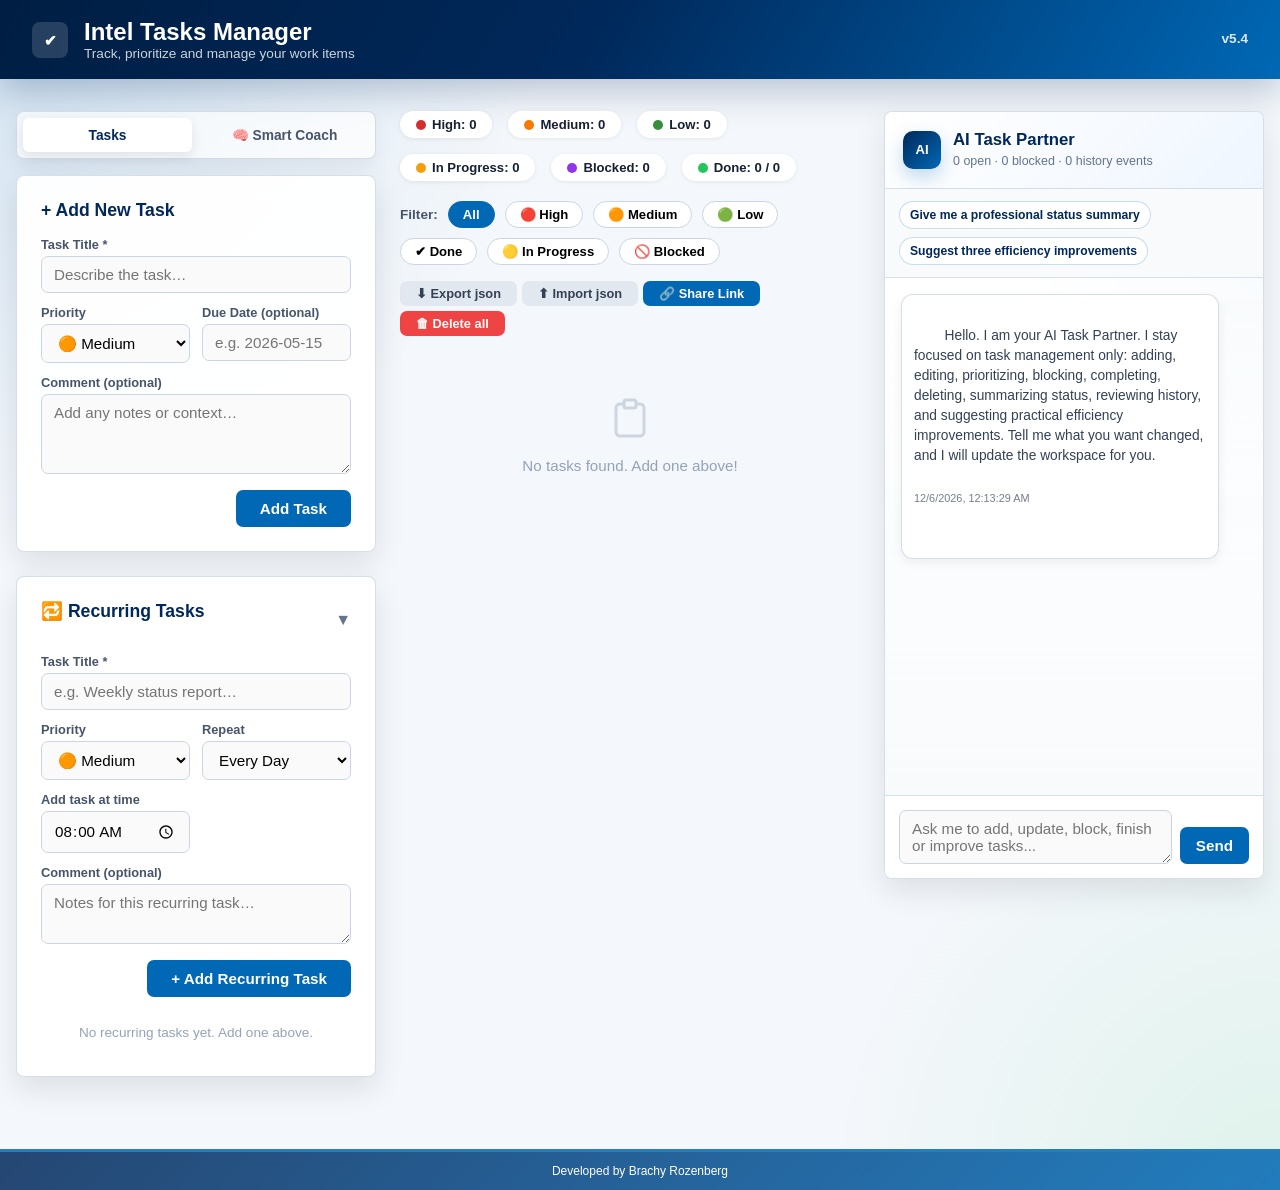
==== commit 1efe4955: "Add files via upload" ====
--- a/index.html
+++ b/index.html
@@ -10,35 +10,45 @@
       --intel-blue: #0068B5;
       --intel-dark: #00285A;
       --intel-light: #E9F2FA;
+      --surface: #FFFFFF;
+      --surface-soft: #F8FAFC;
+      --ink: #172033;
+      --muted: #64748B;
       --high:   #D32F2F;
       --medium: #F57C00;
       --low:    #388E3C;
       --blocked: #9333EA;
+      --blocked-bg: #F6EDFF;
+      --blocked-ink: #5B21B6;
       --inprogress: #F59E0B;
       --done-bg: #D1FAE5;
       --border: #CBD5E1;
-      --radius: 10px;
+      --shadow-soft: 0 12px 30px rgba(15, 23, 42, .10);
+      --radius: 8px;
     }
 
     * { box-sizing: border-box; margin: 0; padding: 0; }
 
     body {
       font-family: "Segoe UI", Arial, sans-serif;
-      background: #F0F4F8;
-      color: #1E293B;
+      background:
+        radial-gradient(circle at top left, rgba(0,104,181,.14), transparent 34rem),
+        radial-gradient(circle at bottom right, rgba(34,197,94,.10), transparent 28rem),
+        #F4F7FB;
+      color: var(--ink);
       min-height: 100vh;
     }
 
     /* ── Header ── */
     header {
-      background: linear-gradient(135deg, var(--intel-dark), var(--intel-blue));
+      background: linear-gradient(120deg, #001E43 0%, var(--intel-dark) 46%, var(--intel-blue) 100%);
       color: #fff;
       padding: 18px 32px;
       display: flex;
       align-items: center;
       justify-content: space-between;
       gap: 16px;
-      box-shadow: 0 2px 8px rgba(0,0,0,.25);
+      box-shadow: 0 12px 36px rgba(0, 40, 90, .25);
     }
     header .header-left {
       display: flex;
@@ -46,7 +56,7 @@
       gap: 16px;
     }
     header svg { flex-shrink: 0; }
-    header h1 { font-size: 1.5rem; font-weight: 700; letter-spacing: .5px; }
+    header h1 { font-size: 1.5rem; font-weight: 700; letter-spacing: 0; }
     header p  { font-size: .85rem; opacity: .8; }
     header .header-right {
       text-align: right;
@@ -61,26 +71,29 @@
 
     /* ── Layout ── */
     .container {
-      max-width: 1220px;
+      max-width: 1280px;
       margin: 32px auto;
       padding: 0 16px;
       display: grid;
-      grid-template-columns: minmax(320px, 380px) minmax(0, 1fr);
-      grid-template-areas: "add tasks";
+      grid-template-columns: minmax(300px, 360px) minmax(0, 1fr) minmax(320px, 380px);
+      grid-template-areas: "add tasks chat";
       gap: 24px;
       align-items: start;
     }
 
     .add-panel { grid-area: add; min-width: 0; }
     .tasks-panel { grid-area: tasks; min-width: 0; }
+    .chat-panel { grid-area: chat; min-width: 0; position: sticky; top: 20px; }
 
     /* ── Add-Task Card ── */
     .card {
-      background: #fff;
+      background: rgba(255,255,255,.94);
       border-radius: var(--radius);
-      box-shadow: 0 1px 6px rgba(0,0,0,.1);
+      border: 1px solid rgba(203,213,225,.78);
+      box-shadow: var(--shadow-soft);
       padding: 24px;
       margin-bottom: 24px;
+      backdrop-filter: blur(12px);
     }
     .card h2 { font-size: 1.1rem; color: var(--intel-dark); margin-bottom: 16px; }
 
@@ -117,16 +130,211 @@
       font-size: .95rem;
       font-weight: 600;
       cursor: pointer;
-      transition: opacity .2s, transform .1s;
+      transition: opacity .2s, transform .1s, box-shadow .2s;
     }
     .btn:active { transform: scale(.97); }
     .btn-primary { background: var(--intel-blue); color: #fff; }
-    .btn-primary:hover { opacity: .88; }
+    .btn-primary:hover { opacity: .9; box-shadow: 0 8px 18px rgba(0,104,181,.22); }
     .btn-danger  { background: #EF4444; color: #fff; padding: 5px 12px; font-size: .8rem; }
     .btn-done    { background: #22C55E; color: #fff; padding: 5px 12px; font-size: .8rem; }
     .btn-undo    { background: #94A3B8; color: #fff; padding: 5px 12px; font-size: .8rem; }
     .btn-blocked { background: var(--blocked); color: #fff; padding: 5px 12px; font-size: .8rem; }
     .btn-inprogress { background: var(--inprogress); color: #fff; padding: 5px 12px; font-size: .8rem; }
+    .btn-edit { padding: 5px 12px; font-size: .8rem; }
+
+    .side-tabs {
+      display: grid;
+      grid-template-columns: 1fr 1fr;
+      gap: 8px;
+      margin-bottom: 16px;
+      background: rgba(255,255,255,.70);
+      border: 1px solid rgba(203,213,225,.82);
+      border-radius: var(--radius);
+      padding: 6px;
+      box-shadow: 0 8px 18px rgba(15,23,42,.06);
+    }
+    .side-tab-btn {
+      border: 0;
+      border-radius: 6px;
+      background: transparent;
+      color: #475569;
+      cursor: pointer;
+      font-family: inherit;
+      font-size: .86rem;
+      font-weight: 700;
+      padding: 9px 10px;
+      transition: background .15s, color .15s, box-shadow .15s;
+    }
+    .side-tab-btn.active {
+      background: #fff;
+      color: var(--intel-dark);
+      box-shadow: 0 4px 12px rgba(15,23,42,.10);
+    }
+    .side-tab-panel { display: none; }
+    .side-tab-panel.active { display: block; }
+
+    /* ── Smart coach card ── */
+    .smart-coach {
+      background: linear-gradient(180deg, #FFFFFF 0%, #F8FAFC 100%);
+      border: 1px solid rgba(15,23,42,.10);
+      border-top: 4px solid #22C55E;
+    }
+    .smart-coach h2 { margin-bottom: 6px; }
+    .smart-coach-subtitle {
+      color: var(--muted);
+      font-size: .82rem;
+      margin-bottom: 14px;
+    }
+    .smart-coach-list {
+      display: grid;
+      gap: 10px;
+    }
+    .smart-coach-item {
+      border: 1px solid rgba(203,213,225,.82);
+      border-radius: var(--radius);
+      background: #fff;
+      padding: 12px;
+    }
+    .smart-coach-label {
+      color: var(--muted);
+      font-size: .72rem;
+      font-weight: 700;
+      text-transform: uppercase;
+    }
+    .smart-coach-value {
+      color: var(--ink);
+      font-size: .95rem;
+      font-weight: 700;
+      margin-top: 5px;
+      overflow-wrap: anywhere;
+    }
+    .smart-coach-meta {
+      color: #64748B;
+      font-size: .76rem;
+      margin-top: 6px;
+      overflow-wrap: anywhere;
+    }
+    .smart-coach-item.risk { border-color: rgba(147,51,234,.24); background: var(--blocked-bg); }
+    .smart-coach-item.deadline { border-color: rgba(245,124,0,.24); background: #FFF7ED; }
+    .smart-coach-item.progress { border-color: rgba(34,197,94,.24); background: #F0FDF4; }
+
+    /* ── AI chat partner ── */
+    .ai-chat-card {
+      height: calc(100vh - 132px);
+      min-height: 620px;
+      display: flex;
+      flex-direction: column;
+      padding: 0;
+      overflow: hidden;
+    }
+    .ai-chat-header {
+      padding: 18px;
+      background: linear-gradient(135deg, #FFFFFF 0%, #EFF6FF 100%);
+      border-bottom: 1px solid rgba(203,213,225,.78);
+      display: flex;
+      gap: 12px;
+      align-items: center;
+    }
+    .ai-avatar {
+      width: 38px;
+      height: 38px;
+      border-radius: 10px;
+      background: linear-gradient(135deg, var(--intel-dark), var(--intel-blue));
+      color: #fff;
+      display: grid;
+      place-items: center;
+      font-weight: 800;
+      font-size: .82rem;
+      box-shadow: 0 8px 18px rgba(0,104,181,.24);
+      flex-shrink: 0;
+    }
+    .ai-chat-title h2 {
+      margin: 0 0 3px;
+      font-size: 1.05rem;
+      color: var(--intel-dark);
+    }
+    .ai-chat-title p {
+      color: var(--muted);
+      font-size: .78rem;
+      line-height: 1.35;
+    }
+    .ai-suggestion-strip {
+      padding: 12px 14px;
+      border-bottom: 1px solid rgba(203,213,225,.68);
+      display: flex;
+      gap: 8px;
+      flex-wrap: wrap;
+      background: #F8FAFC;
+    }
+    .ai-suggestion-chip {
+      border: 1px solid rgba(0,104,181,.22);
+      background: #fff;
+      color: var(--intel-dark);
+      border-radius: 999px;
+      padding: 6px 10px;
+      font-family: inherit;
+      font-size: .76rem;
+      font-weight: 700;
+      cursor: pointer;
+      transition: background .15s, border-color .15s, transform .15s;
+    }
+    .ai-suggestion-chip:hover {
+      background: var(--intel-light);
+      border-color: rgba(0,104,181,.42);
+      transform: translateY(-1px);
+    }
+    .ai-chat-messages {
+      flex: 1;
+      overflow-y: auto;
+      padding: 16px;
+      display: flex;
+      flex-direction: column;
+      gap: 12px;
+      background:
+        linear-gradient(180deg, rgba(255,255,255,.74), rgba(248,250,252,.96)),
+        radial-gradient(circle at top right, rgba(0,104,181,.10), transparent 16rem);
+    }
+    .ai-message {
+      max-width: 92%;
+      padding: 11px 12px;
+      border-radius: 12px;
+      font-size: .86rem;
+      line-height: 1.45;
+      white-space: pre-wrap;
+      overflow-wrap: anywhere;
+      box-shadow: 0 4px 12px rgba(15,23,42,.06);
+    }
+    .ai-message.assistant {
+      align-self: flex-start;
+      background: #fff;
+      border: 1px solid rgba(203,213,225,.78);
+      color: #334155;
+    }
+    .ai-message.user {
+      align-self: flex-end;
+      background: var(--intel-blue);
+      color: #fff;
+    }
+    .ai-message-time {
+      display: block;
+      margin-top: 6px;
+      font-size: .68rem;
+      opacity: .68;
+    }
+    .ai-chat-form {
+      padding: 14px;
+      border-top: 1px solid rgba(203,213,225,.78);
+      display: grid;
+      grid-template-columns: 1fr auto;
+      gap: 8px;
+      background: #fff;
+    }
+    .ai-chat-form textarea {
+      min-height: 54px;
+      max-height: 120px;
+      resize: vertical;
+    }
+    .ai-chat-form .btn { align-self: end; padding: 10px 16px; }
 
     /* ── Filters ── */
     .filters {
@@ -183,11 +391,14 @@
     #task-list { display: flex; flex-direction: column; gap: 12px; }
 
     .task-item {
-      background: #fff;
+      background: rgba(255,255,255,.96);
       border-radius: var(--radius);
-      box-shadow: 0 1px 5px rgba(0,0,0,.08);
+      box-shadow: 0 8px 20px rgba(15,23,42,.08);
       padding: 16px 20px;
       border-left: 5px solid var(--intel-blue);
+      border-top: 1px solid rgba(203,213,225,.65);
+      border-right: 1px solid rgba(203,213,225,.65);
+      border-bottom: 1px solid rgba(203,213,225,.65);
       cursor: grab;
       transition: box-shadow .2s, opacity .2s, transform .2s;
       user-select: none;
@@ -201,15 +412,21 @@
     .task-item.priority-High             { border-left-color: var(--high); }
     .task-item.priority-Medium           { border-left-color: var(--medium); }
     .task-item.priority-Low              { border-left-color: var(--low); }
-    .task-item.blocked:not(.done)        { border-left-color: var(--blocked); }
+    .task-item.blocked:not(.done)        {
+      border-left-color: var(--blocked);
+      background: linear-gradient(90deg, var(--blocked-bg), rgba(255,255,255,.98) 44%);
+      box-shadow: 0 10px 24px rgba(147,51,234,.16);
+    }
+    .task-item.blocked:not(.done) .task-title { color: var(--blocked-ink); }
     .task-item.inprogress:not(.done)      { border-left-color: var(--inprogress); background: #FFFBEB; }
-    .badge-Blocked { background: #F3E8FF; color: var(--blocked); }
+    .badge-Blocked { background: #EDE1FF; color: var(--blocked-ink); }
     .badge-InProgress { background: #FEF3C7; color: var(--inprogress); }
 
     .task-header {
       display: flex;
       align-items: flex-start;
       gap: 12px;
+      flex-wrap: wrap;
     }
     .task-title {
       flex: 1;
@@ -254,7 +471,20 @@
       font-size: .8rem;
     }
 
-    .task-actions { display: flex; gap: 6px; flex-shrink: 0; }
+    .task-status-note {
+      margin-top: 10px;
+      padding: 8px 12px;
+      border-radius: 6px;
+      font-size: .82rem;
+      font-weight: 700;
+    }
+    .task-status-note.status-blocked {
+      background: #EDE1FF;
+      color: var(--blocked-ink);
+      border: 1px solid rgba(147,51,234,.22);
+    }
+
+    .task-actions { display: flex; gap: 6px; flex-shrink: 0; flex-wrap: wrap; justify-content: flex-end; }
     .task-actions .btn { cursor: pointer; }
 
     .empty-state {
@@ -318,14 +548,21 @@
       align-items: center;
       gap: 10px;
       padding: 10px 14px;
-      background: #F8FAFC;
+      background: var(--surface-soft);
       border-radius: 8px;
       margin-bottom: 8px;
       border: 1.5px solid var(--border);
+      transition: border-color .2s, box-shadow .2s, transform .2s;
+    }
+    .recurring-row:hover {
+      border-color: rgba(0,104,181,.42);
+      box-shadow: 0 8px 20px rgba(15,23,42,.08);
+      transform: translateY(-1px);
     }
     .recurring-row-info { flex: 1; }
     .recurring-row-title { font-weight: 600; font-size: .9rem; }
     .recurring-row-meta  { font-size: .75rem; color: #64748B; }
+    .recurring-row-actions { display: flex; gap: 6px; flex-wrap: wrap; justify-content: flex-end; }
     .weekday-picker {
       display: grid;
       grid-template-columns: repeat(7, minmax(0, 1fr));
@@ -358,12 +595,25 @@
       color: #fff;
     }
 
+    @media (max-width: 1180px) {
+      .container {
+        grid-template-columns: minmax(320px, 380px) minmax(0, 1fr);
+        grid-template-areas:
+          "add tasks"
+          "chat chat";
+      }
+      .chat-panel { position: static; }
+      .ai-chat-card { height: auto; min-height: 520px; }
+      .ai-chat-messages { max-height: 420px; }
+    }
+
     @media (max-width: 900px) {
       .container {
         grid-template-columns: 1fr;
         grid-template-areas:
           "add"
-          "tasks";
+          "tasks"
+          "chat";
       }
     }
 
@@ -372,6 +622,12 @@
       .form-grid .full { grid-column: 1; }
       header h1 { font-size: 1.2rem; }
       .weekday-picker { grid-template-columns: repeat(4, minmax(0, 1fr)); }
+      .ai-chat-form { grid-template-columns: 1fr; }
+      .ai-chat-form .btn { width: 100%; }
+      .task-actions { width: 100%; justify-content: flex-start; }
+      .badge { order: 2; }
+      .recurring-row { align-items: flex-start; flex-wrap: wrap; }
+      .recurring-row-actions { width: 100%; justify-content: flex-start; }
     }
 
     /* ── Footer ── */
@@ -398,17 +654,23 @@
     </svg>
     <div>
       <h1>Intel Tasks Manager</h1>
-      <p>Track, prioritize, and manage your work items</p>
+      <p>Track, prioritize and manage your work items</p>
     </div>
   </div>
   <div class="header-right">
-    <div class="version">v5.3</div>
+    <div class="version">v5.4</div>
   </div>
 </header>
 
 <div class="container">
 
   <aside class="add-panel">
+    <div class="side-tabs" role="tablist" aria-label="Task side panel tabs">
+      <button class="side-tab-btn active" id="tab-manage" role="tab" aria-selected="true" aria-controls="panel-manage" onclick="switchSideTab('manage')">Tasks</button>
+      <button class="side-tab-btn" id="tab-coach" role="tab" aria-selected="false" aria-controls="panel-coach" onclick="switchSideTab('coach')">🧠 Smart Coach</button>
+    </div>
+
+    <div class="side-tab-panel active" id="panel-manage" role="tabpanel" aria-labelledby="tab-manage">
     <!-- Add Task Card -->
     <div class="card">
       <h2>+ Add New Task</h2>
@@ -498,6 +760,16 @@
         <div id="recurring-list" style="margin-top:16px"></div>
       </div>
     </div>
+    </div>
+
+    <div class="side-tab-panel" id="panel-coach" role="tabpanel" aria-labelledby="tab-coach">
+      <!-- Smart Coach Card -->
+      <div class="card smart-coach">
+        <h2>🧠 Smart Coach</h2>
+        <div class="smart-coach-subtitle">A quick recommendation generated from your current task queue.</div>
+        <div class="smart-coach-list" id="smart-coach"></div>
+      </div>
+    </div>
   </aside>
 
   <main class="tasks-panel">
@@ -528,6 +800,24 @@
     <!-- Task List -->
     <div id="task-list"></div>
   </main>
+
+  <aside class="chat-panel" aria-label="AI task partner chat">
+    <div class="card ai-chat-card">
+      <div class="ai-chat-header">
+        <div class="ai-avatar">AI</div>
+        <div class="ai-chat-title">
+          <h2>AI Task Partner</h2>
+          <p id="ai-chat-context">Focused on your tasks, blockers, history and next actions.</p>
+        </div>
+      </div>
+      <div class="ai-suggestion-strip" id="ai-suggestions"></div>
+      <div class="ai-chat-messages" id="ai-chat-messages" aria-live="polite"></div>
+      <form class="ai-chat-form" onsubmit="submitChat(event)">
+        <textarea id="ai-chat-input" placeholder="Ask me to add, update, block, finish or improve tasks..."></textarea>
+        <button class="btn btn-primary" type="submit">Send</button>
+      </form>
+    </div>
+  </aside>
 </div>
 
 <!-- Edit Modal -->
@@ -563,12 +853,81 @@
   </div>
 </div>
 
+<!-- Edit Recurring Modal -->
+<div class="modal-overlay" id="edit-recurring-modal">
+  <div class="modal">
+    <h2>Edit Recurring Task</h2>
+    <div class="form-grid" style="grid-template-columns:1fr 1fr">
+      <div style="grid-column:1/-1">
+        <label>Task Title *</label>
+        <input type="text" id="edit-rec-title" />
+      </div>
+      <div>
+        <label>Priority</label>
+        <select id="edit-rec-priority">
+          <option value="High">🔴 High</option>
+          <option value="Medium">🟠 Medium</option>
+          <option value="Low">🟢 Low</option>
+        </select>
+      </div>
+      <div>
+        <label>Repeat</label>
+        <select id="edit-rec-freq" onchange="updateRecurringEditForm()">
+          <option value="daily">Every Day</option>
+          <option value="weekly">Specific Days</option>
+          <option value="monthly">Every Month</option>
+        </select>
+      </div>
+      <div id="edit-rec-dow-wrap" style="grid-column:1/-1;display:none">
+        <label>Select days in the week</label>
+        <div class="weekday-picker" id="edit-rec-weekdays">
+          <label class="weekday-chip"><input type="checkbox" value="0"><span>Sun</span></label>
+          <label class="weekday-chip"><input type="checkbox" value="1"><span>Mon</span></label>
+          <label class="weekday-chip"><input type="checkbox" value="2"><span>Tue</span></label>
+          <label class="weekday-chip"><input type="checkbox" value="3"><span>Wed</span></label>
+          <label class="weekday-chip"><input type="checkbox" value="4"><span>Thu</span></label>
+          <label class="weekday-chip"><input type="checkbox" value="5"><span>Fri</span></label>
+          <label class="weekday-chip"><input type="checkbox" value="6"><span>Sat</span></label>
+        </div>
+      </div>
+      <div id="edit-rec-dom-wrap" style="display:none">
+        <label>Day of Month (1–31)</label>
+        <input type="number" id="edit-rec-dom" min="1" max="31" value="1" />
+      </div>
+      <div>
+        <label>Add task at time</label>
+        <input type="time" id="edit-rec-time" value="08:00" />
+      </div>
+      <div style="grid-column:1/-1">
+        <label>Comment</label>
+        <textarea id="edit-rec-comment"></textarea>
+      </div>
+    </div>
+    <div class="modal-actions">
+      <button class="btn btn-secondary" onclick="closeRecurringModal()">Cancel</button>
+      <button class="btn btn-primary" onclick="saveRecurringEdit()">Save Changes</button>
+    </div>
+  </div>
+</div>
+
 <script>
   // ── State ──────────────────────────────────────────────────────────────────
-  let tasks = JSON.parse(localStorage.getItem('intel-tasks') || '[]').map(normalizeTask);
+  let tasks = readStoredArray('intel-tasks').map(normalizeTask);
   let currentFilter = 'All';
   let editingId = null;
+  let editingRecurringId = null;
   let draggedTaskId = null;
+  let chatMessages = readStoredArray('intel-task-chat').map(normalizeChatMessage);
+  let taskActivity = readStoredArray('intel-task-activity');
+
+  function readStoredArray(key) {
+    try {
+      const value = JSON.parse(localStorage.getItem(key) || '[]');
+      return Array.isArray(value) ? value : [];
+    } catch {
+      return [];
+    }
+  }
 
   function normalizeTask(task) {
     return {
@@ -579,16 +938,51 @@
     };
   }
 
-  function getSelectedRecurringDays() {
-    return Array.from(document.querySelectorAll('#rec-weekdays input:checked'))
+  function normalizeChatMessage(message) {
+    return {
+      role: message.role === 'user' ? 'user' : 'assistant',
+      text: String(message.text || ''),
+      created: message.created || new Date().toLocaleString()
+    };
+  }
+
+  function getSelectedDaysFrom(containerId) {
+    return Array.from(document.querySelectorAll(`#${containerId} input:checked`))
       .map(input => Number.parseInt(input.value, 10))
       .filter(day => Number.isInteger(day));
   }
 
+  function setSelectedDays(containerId, days) {
+    const selectedDays = new Set(days.map(Number));
+    document.querySelectorAll(`#${containerId} input`).forEach(input => {
+      input.checked = selectedDays.has(Number.parseInt(input.value, 10));
+    });
+  }
+
+  function getTodayDateOnly() {
+    const today = new Date();
+    today.setHours(0, 0, 0, 0);
+    return today;
+  }
+
+  function parseDueDate(value) {
+    if (!value) return null;
+    const trimmed = value.trim();
+    const isoDate = /^(\d{4})-(\d{1,2})-(\d{1,2})$/.exec(trimmed);
+    const parsed = isoDate
+      ? new Date(Number(isoDate[1]), Number(isoDate[2]) - 1, Number(isoDate[3]))
+      : new Date(trimmed);
+    if (Number.isNaN(parsed.getTime())) return null;
+    parsed.setHours(0, 0, 0, 0);
+    return parsed;
+  }
+
+  function getSelectedRecurringDays() {
+    return getSelectedDaysFrom('rec-weekdays');
+  }
+
   function clearSelectedRecurringDays() {
-    document.querySelectorAll('#rec-weekdays input').forEach(input => {
-      input.checked = false;
-    });
+    setSelectedDays('rec-weekdays', []);
   }
 
   function getRecurringDays(template) {
@@ -615,8 +1009,32 @@
     });
   }
 
+  function getTaskDisplayIndex(task) {
+    return sortTasksForDisplay(tasks).findIndex(item => item.id === task.id) + 1;
+  }
+
   function save() {
     localStorage.setItem('intel-tasks', JSON.stringify(tasks));
+  }
+
+  function saveChat() {
+    localStorage.setItem('intel-task-chat', JSON.stringify(chatMessages.slice(-80)));
+  }
+
+  function saveActivity() {
+    localStorage.setItem('intel-task-activity', JSON.stringify(taskActivity.slice(0, 120)));
+  }
+
+  function recordActivity(action, detail) {
+    taskActivity.unshift({
+      id: Date.now() + Math.floor(Math.random() * 999),
+      action,
+      detail,
+      created: new Date().toLocaleString()
+    });
+    taskActivity = taskActivity.slice(0, 120);
+    saveActivity();
+    renderAssistantSuggestions();
   }
 
   // ── Add ────────────────────────────────────────────────────────────────────
@@ -624,7 +1042,7 @@
     const title = document.getElementById('task-title').value.trim();
     if (!title) { alert('Please enter a task title.'); return; }
 
-    tasks.unshift(normalizeTask({
+    const newTask = normalizeTask({
       id:       Date.now(),
       title,
       priority: document.getElementById('task-priority').value,
@@ -634,7 +1052,9 @@
       blocked:  false,
       inProgress: false,
       created:  new Date().toLocaleDateString()
-    }));
+    });
+    tasks.unshift(newTask);
+    recordActivity('Task added', newTask.title);
 
     save();
     document.getElementById('task-title').value   = '';
@@ -653,6 +1073,7 @@
       t.inProgress = false;
       moveTaskToBottom(id);
     }
+    recordActivity(t.done ? 'Task completed' : 'Task reopened', t.title);
     save();
     render();
   }
@@ -660,7 +1081,9 @@
   // ── Delete ─────────────────────────────────────────────────────────────────
   function deleteTask(id) {
     if (!confirm('Delete this task?')) return;
+    const task = tasks.find(t => t.id === id);
     tasks = tasks.filter(t => t.id !== id);
+    if (task) recordActivity('Task deleted', task.title);
     save(); render();
   }
 
@@ -671,6 +1094,7 @@
     }
 
     if (!confirm('Delete all tasks? This can be undone.')) return;
+    recordActivity('All tasks deleted', `${tasks.length} tasks removed`);
     tasks = [];
     save();
     render();
@@ -685,6 +1109,7 @@
       t.done = false;
       t.inProgress = false;
     }
+    recordActivity(t.blocked ? 'Task blocked' : 'Task unblocked', t.title);
     save();
     render();
   }
@@ -698,6 +1123,7 @@
       t.done = false;
       t.blocked = false;
     }
+    recordActivity(t.inProgress ? 'Task started' : 'Task paused', t.title);
     save();
     render();
   }
@@ -767,11 +1193,12 @@
   // ── Edit Modal ─────────────────────────────────────────────────────────────
   function openEdit(id) {
     const t = tasks.find(t => t.id === id);
+    if (!t) return;
     editingId = id;
     document.getElementById('edit-title').value    = t.title;
     document.getElementById('edit-priority').value = t.priority;
-    document.getElementById('edit-due').value      = t.due;
-    document.getElementById('edit-comment').value  = t.comment;
+    document.getElementById('edit-due').value      = t.due || '';
+    document.getElementById('edit-comment').value  = t.comment || '';
     document.getElementById('edit-modal').classList.add('open');
   }
   function closeModal() {
@@ -787,6 +1214,7 @@
       t.priority = document.getElementById('edit-priority').value;
       t.due      = document.getElementById('edit-due').value.trim();
       t.comment  = document.getElementById('edit-comment').value.trim();
+      recordActivity('Task edited', t.title);
       save();
     }
     closeModal();
@@ -803,7 +1231,9 @@
 
   // ── Render ─────────────────────────────────────────────────────────────────
   function render() {
+    renderSmartInsights();
     renderStats();
+    renderAssistantSuggestions();
     const list = document.getElementById('task-list');
     const visible = sortTasksForDisplay(tasks.filter(t => {
       if (currentFilter === 'All')     return true;
@@ -865,7 +1295,67 @@
                     onclick="deleteTask(${t.id})">Delete</button>
           </div>
         </div>
+        ${t.blocked && !t.done ? '<div class="task-status-note status-blocked">🚫 Blocked</div>' : ''}
         ${t.comment ? `<div class="task-comment">${escHtml(t.comment)}</div>` : ''}
+      </div>
+    `).join('');
+  }
+
+  function renderSmartInsights() {
+    const container = document.getElementById('smart-coach');
+    if (!container) return;
+
+    const active = tasks.filter(t => !t.done);
+    const done = tasks.filter(t => t.done).length;
+    const high = active.filter(t => t.priority === 'High').length;
+    const blocked = active.filter(t => t.blocked);
+    const inProgress = active.filter(t => t.inProgress).length;
+    const today = getTodayDateOnly();
+    const dueTasks = active
+      .map(task => ({ task, dueDate: parseDueDate(task.due) }))
+      .filter(item => item.dueDate);
+    const overdue = dueTasks.filter(item => item.dueDate < today)
+      .sort((left, right) => left.dueDate - right.dueDate);
+    const nextDue = dueTasks.filter(item => item.dueDate >= today)
+      .sort((left, right) => left.dueDate - right.dueDate)[0];
+    const focusTask = active.find(t => t.inProgress)
+      || active.find(t => t.priority === 'High' && !t.blocked)
+      || active.find(t => !t.blocked)
+      || active[0];
+    const donePercent = tasks.length ? Math.round((done / tasks.length) * 100) : 0;
+
+    const insights = [
+      {
+        tone: 'focus',
+        label: 'Next best action',
+        value: focusTask ? focusTask.title : 'Clear',
+        meta: focusTask ? `${focusTask.priority} priority${focusTask.due ? ' · Due ' + focusTask.due : ''}` : 'No active tasks'
+      },
+      {
+        tone: blocked.length ? 'risk' : 'progress',
+        label: 'Blocker radar',
+        value: blocked.length ? `${blocked.length} blocked` : 'No blockers',
+        meta: blocked.length ? blocked[0].title : 'Queue is not blocked'
+      },
+      {
+        tone: overdue.length ? 'risk' : 'deadline',
+        label: 'Time signal',
+        value: overdue.length ? `${overdue.length} overdue` : (nextDue ? nextDue.task.due : 'Open'),
+        meta: overdue.length ? overdue[0].task.title : (nextDue ? nextDue.task.title : 'No dated tasks')
+      },
+      {
+        tone: 'progress',
+        label: 'Momentum',
+        value: `${donePercent}% complete`,
+        meta: `${done} done · ${active.length} open · ${high} high · ${inProgress} moving`
+      }
+    ];
+
+    container.innerHTML = insights.map(item => `
+      <div class="smart-coach-item ${item.tone}">
+        <div class="smart-coach-label">${escHtml(item.label)}</div>
+        <div class="smart-coach-value">${escHtml(item.value)}</div>
+        <div class="smart-coach-meta">${escHtml(item.meta)}</div>
       </div>
     `).join('');
   }
@@ -889,12 +1379,413 @@
   }
 
   function escHtml(s) {
-    return s.replace(/&/g,'&amp;').replace(/</g,'&lt;').replace(/>/g,'&gt;')
+    return String(s ?? '').replace(/&/g,'&amp;').replace(/</g,'&lt;').replace(/>/g,'&gt;')
             .replace(/"/g,'&quot;').replace(/'/g,'&#39;');
   }
 
+  function switchSideTab(tabName) {
+    document.querySelectorAll('.side-tab-btn').forEach(button => {
+      const isActive = button.id === `tab-${tabName}`;
+      button.classList.toggle('active', isActive);
+      button.setAttribute('aria-selected', String(isActive));
+    });
+    document.querySelectorAll('.side-tab-panel').forEach(panel => {
+      panel.classList.toggle('active', panel.id === `panel-${tabName}`);
+    });
+  }
+
+  // ── AI Task Partner ───────────────────────────────────────────────────────
+  function ensureAssistantGreeting() {
+    const hasLegacyAssistantCopy = chatMessages.some(message => message.role === 'assistant' && /[\u0590-\u05FF]/.test(message.text));
+    if (hasLegacyAssistantCopy) {
+      chatMessages = [];
+    }
+    if (chatMessages.length > 0) return;
+    chatMessages.push(normalizeChatMessage({
+      role: 'assistant',
+      text: 'Hello. I am your AI Task Partner. I stay focused on task management only: adding, editing, prioritizing, blocking, completing, deleting, summarizing status, reviewing history, and suggesting practical efficiency improvements. Tell me what you want changed, and I will update the workspace for you.',
+      created: new Date().toLocaleString()
+    }));
+    saveChat();
+  }
+
+  function addChatMessage(role, text) {
+    chatMessages.push(normalizeChatMessage({ role, text, created: new Date().toLocaleString() }));
+    chatMessages = chatMessages.slice(-80);
+    saveChat();
+    renderChat();
+  }
+
+  function renderChat() {
+    const container = document.getElementById('ai-chat-messages');
+    if (!container) return;
+    container.innerHTML = chatMessages.map(message => `
+      <div class="ai-message ${message.role}">
+        ${escHtml(message.text)}
+        <span class="ai-message-time">${escHtml(message.created)}</span>
+      </div>
+    `).join('');
+    container.scrollTop = container.scrollHeight;
+    renderAssistantSuggestions();
+  }
+
+  function submitChat(event) {
+    event.preventDefault();
+    const input = document.getElementById('ai-chat-input');
+    const text = input.value.trim();
+    if (!text) return;
+    input.value = '';
+    addChatMessage('user', text);
+    addChatMessage('assistant', runTaskAssistant(text));
+  }
+
+  function sendAssistantSuggestion(text) {
+    const input = document.getElementById('ai-chat-input');
+    input.value = text;
+    input.focus();
+  }
+
+  function renderAssistantSuggestions() {
+    const suggestions = document.getElementById('ai-suggestions');
+    const context = document.getElementById('ai-chat-context');
+    if (!suggestions || !context) return;
+
+    const active = tasks.filter(task => !task.done);
+    const blocked = active.filter(task => task.blocked);
+    const high = active.filter(task => task.priority === 'High');
+    const inProgress = active.filter(task => task.inProgress);
+    const nextTask = inProgress[0] || high.find(task => !task.blocked) || active.find(task => !task.blocked) || active[0];
+    context.textContent = `${active.length} open · ${blocked.length} blocked · ${taskActivity.length} history events`;
+
+    const chips = [];
+    chips.push('Give me a professional status summary');
+    if (blocked.length) chips.push('What is currently blocked?');
+    if (nextTask) chips.push(`Mark task ${getTaskDisplayIndex(nextTask)} as in progress`);
+    chips.push('Suggest three efficiency improvements');
+
+    suggestions.innerHTML = chips.slice(0, 4).map(text => `
+      <button class="ai-suggestion-chip" type="button" onclick="sendAssistantSuggestion('${escAttr(text)}')">${escHtml(text)}</button>
+    `).join('');
+  }
+
+  function runTaskAssistant(text) {
+    const normalized = normalizeText(text);
+
+    if (isHistoryRequest(normalized)) return buildHistoryResponse();
+    if (isBlockerQuestion(normalized)) return buildBlockerResponse();
+    if (isSummaryRequest(normalized)) return buildTaskSummaryResponse();
+    if (isSuggestionRequest(normalized)) return buildEfficiencySuggestions();
+    if (isRecurringAddRequest(normalized)) return addRecurringFromAssistant(text);
+    if (isAddRequest(normalized)) return addTaskFromAssistant(text);
+    if (isDeleteRequest(normalized)) return deleteTaskFromAssistant(text);
+    if (getStatusIntent(normalized)) return updateTaskStatusFromAssistant(text);
+    if (isEditRequest(normalized)) return editTaskFromAssistant(text);
+
+    return buildFocusedFallback();
+  }
+
+  function normalizeText(value) {
+    return String(value || '')
+      .toLowerCase()
+      .replace(/[.,!?;:()[\]{}"׳״]/g, ' ')
+      .replace(/\s+/g, ' ')
+      .trim();
+  }
+
+  function isSummaryRequest(text) {
+    return /summary|status|overview|what is going|what's going|current state|מצב|סיכום|מה קורה|תמונת מצב/.test(text);
+  }
+
+  function isHistoryRequest(text) {
+    return /history|activity|log|היסטוריה|פעילות|מה עשינו|מה השתנה/.test(text);
+  }
+
+  function isSuggestionRequest(text) {
+    return /suggest|improve|efficiency|optimize|recommend|הצעות|ייעול|שיפור|תמליץ|המלצה/.test(text);
+  }
+
+  function isBlockerQuestion(text) {
+    return /(what.*block|blocked|blockers|מה.*חוסם|חסימות|תקוע)/.test(text) && !/(סמן|חסום|block task|mark)/.test(text);
+  }
+
+  function isAddRequest(text) {
+    return /(^|\s)(please\s+)?(add|create|open|new)\s+(a\s+|an\s+|the\s+)?(task|todo|item)?/.test(text)
+      || /(add|create).*(task|todo|item)/.test(text)
+      || /^(הוסף|תוסיף|הוסיפי|צור|צרי|תיצור|תצרי)/.test(text)
+      || /(הוסף|תוסיף|הוסיפי).*(משימה)?/.test(text);
+  }
+
+  function isRecurringAddRequest(text) {
+    return isAddRequest(text) && /recurring|repeat|daily|weekly|monthly|חוזרת|קבועה|יומית|שבועית|חודשית/.test(text);
+  }
+
+  function isDeleteRequest(text) {
+    return /delete|remove|מחק|הסר|תמחק/.test(text);
+  }
+
+  function isEditRequest(text) {
+    return /edit|update|change|rename|set|ערוך|שנה|עדכן|תעדכן/.test(text);
+  }
+
+  function getStatusIntent(text) {
+    if (/unblock|שחרר|הסר חסימה|לא חסום/.test(text)) return 'unblock';
+    if (/block task|blocked|mark.*block|חסום|חסימה|תקוע|מעוכב/.test(text)) return 'block';
+    if (/done|complete|finish|סיים|בוצע|הושלם|סמן כבוצע/.test(text)) return 'done';
+    if (/reopen|undo|פתח מחדש|לא בוצע/.test(text)) return 'open';
+    if (/in progress|progress|start|בתהליך|בעבודה|התחל|מתקדם/.test(text)) return 'progress';
+    return '';
+  }
+
+  function detectPriority(text) {
+    const normalized = normalizeText(text);
+    if (/high|critical|urgent|דחוף|קריטי|גבוה|חשוב מאוד/.test(normalized)) return 'High';
+    if (/low|נמוך|נמוכה|לא דחוף/.test(normalized)) return 'Low';
+    if (/medium|normal|בינוני|בינונית|רגיל/.test(normalized)) return 'Medium';
+    return '';
+  }
+
+  function detectDueDate(text) {
+    const dateMatch = /(\d{4}-\d{1,2}-\d{1,2})/.exec(text);
+    if (dateMatch) return dateMatch[1];
+    const normalized = normalizeText(text);
+    if (/today|היום/.test(normalized)) return formatDateForInput(new Date());
+    if (/tomorrow|מחר/.test(normalized)) {
+      const tomorrow = new Date();
+      tomorrow.setDate(tomorrow.getDate() + 1);
+      return formatDateForInput(tomorrow);
+    }
+    return '';
+  }
+
+  function formatDateForInput(date) {
+    const year = date.getFullYear();
+    const month = String(date.getMonth() + 1).padStart(2, '0');
+    const day = String(date.getDate()).padStart(2, '0');
+    return `${year}-${month}-${day}`;
+  }
+
+  function cleanNewTaskTitle(text) {
+    return text
+      .replace(/^(please\s+)?(add|create|open|new)\s+(a\s+|an\s+|the\s+)?(task|todo|item)?\s*/i, '')
+      .replace(/^(הוסף|תוסיף|הוסיפי|צור|צרי|תיצור|תצרי)\s*/i, '')
+      .replace(/^(לי|בבקשה)\s*/i, '')
+      .replace(/^(a\s+|an\s+|the\s+)?(task|todo|item|משימה)\s*/i, '')
+      .replace(/\b(priority|עדיפות)\s*(high|medium|low|גבוהה?|בינונית|נמוכה?)\b/gi, '')
+      .replace(/\b(due|deadline|לתאריך|עד)\s*\d{4}-\d{1,2}-\d{1,2}\b/gi, '')
+      .replace(/\b(today|tomorrow|היום|מחר)\b/gi, '')
+      .replace(/\s+/g, ' ')
+      .trim();
+  }
+
+  function addTaskFromAssistant(text) {
+    const title = cleanNewTaskTitle(text);
+    if (!title) return 'I can add the task, but I need a clear task title. Example: “Please add a task Review PR priority High due 2026-08-20”.';
+
+    const newTask = normalizeTask({
+      id: Date.now(),
+      title,
+      priority: detectPriority(text) || 'Medium',
+      due: detectDueDate(text),
+      comment: extractComment(text),
+      done: false,
+      blocked: false,
+      inProgress: false,
+      created: new Date().toLocaleDateString()
+    });
+    tasks.unshift(newTask);
+    recordActivity('Task added by AI chat', newTask.title);
+    save();
+    render();
+    return `Done. I added task #${getTaskDisplayIndex(newTask)}: "${newTask.title}" with ${newTask.priority} priority${newTask.due ? `, due ${newTask.due}` : ''}.`;
+  }
+
+  function addRecurringFromAssistant(text) {
+    const title = cleanNewTaskTitle(text).replace(/\b(recurring|repeat|daily|weekly|monthly|חוזרת|קבועה|יומית|שבועית|חודשית)\b/gi, '').trim();
+    if (!title) return 'I can add a recurring task, but I need a clear title. Example: “Please add a recurring task Weekly report weekly 08:00 priority Medium”.';
+
+    const normalized = normalizeText(text);
+    const frequency = /monthly|חודשית/.test(normalized) ? 'monthly' : (/weekly|שבועית/.test(normalized) ? 'weekly' : 'daily');
+    const timeMatch = /(\d{1,2}:\d{2})/.exec(text);
+    const template = {
+      id: Date.now(),
+      title,
+      priority: detectPriority(text) || 'Medium',
+      comment: extractComment(text),
+      frequency,
+      daysOfWeek: frequency === 'weekly' ? [new Date().getDay()] : [],
+      dayOfMonth: new Date().getDate(),
+      time: timeMatch ? timeMatch[1].padStart(5, '0') : '08:00',
+      lastRun: ''
+    };
+    recurringTemplates.push(template);
+    recordActivity('Recurring task added by AI chat', template.title);
+    saveRecurring();
+    renderRecurring();
+    checkRecurring();
+    return `Done. I added the recurring task template "${template.title}" (${frequency}) at ${template.time}.`;
+  }
+
+  function extractComment(text) {
+    const match = /(?:comment|note|הערה)\s*[:=]\s*(.+)$/i.exec(text);
+    return match ? match[1].trim() : '';
+  }
+
+  function findTaskFromMessage(text) {
+    const sorted = sortTasksForDisplay(tasks);
+    const indexMatch = /(?:#|task\s*|משימה\s*)(\d+)/i.exec(text);
+    if (indexMatch) {
+      const index = Number.parseInt(indexMatch[1], 10) - 1;
+      if (sorted[index]) return sorted[index];
+      const byId = tasks.find(task => task.id === Number.parseInt(indexMatch[1], 10));
+      if (byId) return byId;
+    }
+
+    const normalized = normalizeText(text);
+    const byTitle = [...tasks]
+      .sort((left, right) => right.title.length - left.title.length)
+      .find(task => {
+        const title = normalizeText(task.title);
+        if (title.length > 2 && normalized.includes(title)) return true;
+        const words = title.split(' ').filter(word => word.length > 2);
+        return words.length >= 2 && words.filter(word => normalized.includes(word)).length >= 2;
+      });
+    if (byTitle) return byTitle;
+
+    const active = tasks.filter(task => !task.done);
+    return active.length === 1 ? active[0] : null;
+  }
+
+  function updateTaskStatusFromAssistant(text) {
+    const task = findTaskFromMessage(text);
+    if (!task) return 'I could not identify a specific task. Please reference the task number, such as “task 2”, or include a clear part of the task title.';
+
+    const intent = getStatusIntent(normalizeText(text));
+    if (intent === 'done') {
+      task.done = true;
+      task.blocked = false;
+      task.inProgress = false;
+      moveTaskToBottom(task.id);
+    }
+    if (intent === 'open') task.done = false;
+    if (intent === 'block') {
+      task.blocked = true;
+      task.done = false;
+      task.inProgress = false;
+    }
+    if (intent === 'unblock') task.blocked = false;
+    if (intent === 'progress') {
+      task.inProgress = true;
+      task.done = false;
+      task.blocked = false;
+    }
+    recordActivity(`Task ${intent} by AI chat`, task.title);
+    save();
+    render();
+    return `Done. I updated "${task.title}" to ${describeTaskStatus(task)}.`;
+  }
+
+  function editTaskFromAssistant(text) {
+    const task = findTaskFromMessage(text);
+    if (!task) return 'I can edit a task, but I need to know which one. Example: “Change task 1 priority to High” or “Update the due date for task 2 to 2026-08-20”.';
+
+    const changes = [];
+    const priority = detectPriority(text);
+    const due = detectDueDate(text);
+    const comment = extractComment(text);
+    const titleMatch = /(?:rename to|title to|שנה שם ל|שנה כותרת ל|כותרת ל)\s+(.+)$/i.exec(text);
+
+    if (priority) {
+      task.priority = priority;
+      changes.push(`priority set to ${priority}`);
+    }
+    if (due) {
+      task.due = due;
+      changes.push(`due date set to ${due}`);
+    }
+    if (comment) {
+      task.comment = comment;
+      changes.push('comment updated');
+    }
+    if (titleMatch) {
+      task.title = titleMatch[1].trim();
+      changes.push('title updated');
+    }
+
+    if (changes.length === 0) {
+      return 'I found the task, but I could not identify which field to update. You can update the title, priority, due date, comment, or status.';
+    }
+
+    recordActivity('Task edited by AI chat', `${task.title}: ${changes.join(', ')}`);
+    save();
+    render();
+    return `Done. I updated "${task.title}": ${changes.join(', ')}.`;
+  }
+
+  function deleteTaskFromAssistant(text) {
+    const task = findTaskFromMessage(text);
+    if (!task) return 'I will not delete anything without a clear task match. Please write, for example: “Delete task 3” or “Delete task Review PR”.';
+    tasks = tasks.filter(item => item.id !== task.id);
+    recordActivity('Task deleted by AI chat', task.title);
+    save();
+    render();
+    return `Done. I deleted "${task.title}".`;
+  }
+
+  function describeTaskStatus(task) {
+    if (task.done) return 'Done';
+    if (task.blocked) return 'Blocked';
+    if (task.inProgress) return 'In Progress';
+    return 'Open';
+  }
+
+  function buildTaskSummaryResponse() {
+    const active = tasks.filter(task => !task.done);
+    const done = tasks.length - active.length;
+    const blocked = active.filter(task => task.blocked);
+    const inProgress = active.filter(task => task.inProgress);
+    const high = active.filter(task => task.priority === 'High');
+    const focus = inProgress[0] || high.find(task => !task.blocked) || active.find(task => !task.blocked);
+    return [
+      `Professional status summary: ${active.length} open, ${done} completed, ${blocked.length} blocked, ${high.length} high priority.`,
+      focus ? `Recommended focus now: #${getTaskDisplayIndex(focus)} "${focus.title}".` : 'There is no active task requiring immediate action.',
+      blocked.length ? `Blocker requiring attention: "${blocked[0].title}".` : 'There are no active blockers. This is a good point to continue execution.'
+    ].join('\n');
+  }
+
+  function buildBlockerResponse() {
+    const blocked = tasks.filter(task => task.blocked && !task.done);
+    if (blocked.length === 0) return 'There are no blocked tasks. My recommendation is to select one high-priority task and mark it as In Progress.';
+    return 'Currently blocked tasks:\n' + blocked.map(task => `#${getTaskDisplayIndex(task)} ${task.title}${task.comment ? ` - ${task.comment}` : ''}`).join('\n');
+  }
+
+  function buildHistoryResponse() {
+    if (taskActivity.length === 0) return 'There is no saved activity history yet. From now on, I will track important task changes and summarize them when requested.';
+    return 'Recent activity history:\n' + taskActivity.slice(0, 8).map(item => `${item.created}: ${item.action} - ${item.detail}`).join('\n');
+  }
+
+  function buildEfficiencySuggestions() {
+    const active = tasks.filter(task => !task.done);
+    const blocked = active.filter(task => task.blocked);
+    const highOpen = active.filter(task => task.priority === 'High' && !task.blocked);
+    const suggestions = [];
+    if (blocked.length) suggestions.push(`Resolve the blocker for "${blocked[0].title}" first, or remove it from focus if it depends on someone else.`);
+    if (highOpen.length) suggestions.push(`Mark "${highOpen[0].title}" as In Progress to create a clear execution focus.`);
+    if (active.length > 5) suggestions.push('Reduce operational load by closing, deferring, or downgrading Low priority tasks so the list remains manageable.');
+    if (recurringTemplates.length === 0) suggestions.push('Move repeated work into Recurring Tasks to reduce manual tracking effort.');
+    if (suggestions.length === 0) suggestions.push('The queue looks clean. Maintain one active task at a time and close it before switching context.');
+    return 'Focused efficiency recommendations:\n' + suggestions.slice(0, 3).map((item, index) => `${index + 1}. ${item}`).join('\n');
+  }
+
+  function buildFocusedFallback() {
+    return 'I stay focused on task management for this site. You can ask me to add a task, edit priority, update a due date, change a comment, mark a task as Blocked, In Progress, Done, delete a task, summarize status, show history, or recommend efficiency improvements.';
+  }
+
+  function escAttr(value) {
+    return String(value ?? '').replace(/&/g, '&amp;').replace(/'/g, '&#39;').replace(/"/g, '&quot;').replace(/</g, '&lt;').replace(/>/g, '&gt;');
+  }
+
   // ── Recurring Templates ────────────────────────────────────────────────────
-  let recurringTemplates = JSON.parse(localStorage.getItem('intel-recurring') || '[]');
+  let recurringTemplates = readStoredArray('intel-recurring');
 
   function saveRecurring() {
     localStorage.setItem('intel-recurring', JSON.stringify(recurringTemplates));
@@ -924,7 +1815,7 @@
       return;
     }
 
-    recurringTemplates.push({
+    const template = {
       id:         Date.now(),
       title,
       priority:   document.getElementById('rec-priority').value,
@@ -934,7 +1825,9 @@
       dayOfMonth: parseInt(document.getElementById('rec-dom').value) || 1,
       time:       document.getElementById('rec-time').value,
       lastRun:    ''
-    });
+    };
+    recurringTemplates.push(template);
+    recordActivity('Recurring task added', template.title);
     saveRecurring();
     document.getElementById('rec-title').value   = '';
     document.getElementById('rec-comment').value = '';
@@ -945,9 +1838,67 @@
 
   function deleteRecurring(id) {
     if (!confirm('Remove this recurring task template?')) return;
+    const template = recurringTemplates.find(r => r.id === id);
     recurringTemplates = recurringTemplates.filter(r => r.id !== id);
+    if (template) recordActivity('Recurring task deleted', template.title);
     saveRecurring();
     renderRecurring();
+  }
+
+  function updateRecurringEditForm() {
+    const freq = document.getElementById('edit-rec-freq').value;
+    document.getElementById('edit-rec-dow-wrap').style.display = freq === 'weekly' ? '' : 'none';
+    document.getElementById('edit-rec-dom-wrap').style.display = freq === 'monthly' ? '' : 'none';
+  }
+
+  function openRecurringEdit(id) {
+    const template = recurringTemplates.find(r => r.id === id);
+    if (!template) return;
+
+    editingRecurringId = id;
+    document.getElementById('edit-rec-title').value = template.title;
+    document.getElementById('edit-rec-priority').value = template.priority;
+    document.getElementById('edit-rec-freq').value = template.frequency;
+    document.getElementById('edit-rec-dom').value = template.dayOfMonth || 1;
+    document.getElementById('edit-rec-time').value = template.time || '08:00';
+    document.getElementById('edit-rec-comment').value = template.comment || '';
+    setSelectedDays('edit-rec-weekdays', getRecurringDays(template));
+    updateRecurringEditForm();
+    document.getElementById('edit-recurring-modal').classList.add('open');
+  }
+
+  function closeRecurringModal() {
+    document.getElementById('edit-recurring-modal').classList.remove('open');
+    editingRecurringId = null;
+  }
+
+  function saveRecurringEdit() {
+    const title = document.getElementById('edit-rec-title').value.trim();
+    if (!title) { alert('Title cannot be empty.'); return; }
+
+    const template = recurringTemplates.find(r => r.id === editingRecurringId);
+    if (!template) return;
+
+    const frequency = document.getElementById('edit-rec-freq').value;
+    const daysOfWeek = frequency === 'weekly' ? getSelectedDaysFrom('edit-rec-weekdays') : [];
+    if (frequency === 'weekly' && daysOfWeek.length === 0) {
+      alert('Select at least one day of the week.');
+      return;
+    }
+
+    template.title = title;
+    template.priority = document.getElementById('edit-rec-priority').value;
+    template.frequency = frequency;
+    template.daysOfWeek = daysOfWeek;
+    template.dayOfMonth = Math.min(31, Math.max(1, parseInt(document.getElementById('edit-rec-dom').value, 10) || 1));
+    template.time = document.getElementById('edit-rec-time').value || '08:00';
+    template.comment = document.getElementById('edit-rec-comment').value.trim();
+
+    recordActivity('Recurring task edited', template.title);
+    saveRecurring();
+    closeRecurringModal();
+    renderRecurring();
+    checkRecurring();
   }
 
   function renderRecurring() {
@@ -972,7 +1923,10 @@
               ${r.lastRun ? ' &nbsp;·&nbsp; Last added: ' + r.lastRun : ' &nbsp;·&nbsp; Not yet run'}
             </div>
           </div>
-          <button class="btn btn-danger" onclick="deleteRecurring(${r.id})">Remove</button>
+          <div class="recurring-row-actions">
+            <button class="btn btn-primary btn-edit" onclick="openRecurringEdit(${r.id})">Edit</button>
+            <button class="btn btn-danger" onclick="deleteRecurring(${r.id})">Remove</button>
+          </div>
         </div>`;
     }).join('');
   }
@@ -989,7 +1943,7 @@
       if (r.frequency === 'weekly'  && !getRecurringDays(r).includes(now.getDay())) return;
       if (r.frequency === 'monthly' && now.getDate() !== r.dayOfMonth) return;
 
-      tasks.unshift(normalizeTask({
+      const spawnedTask = normalizeTask({
         id:       Date.now() + Math.floor(Math.random() * 999),
         title:    r.title + ' 🔁',
         priority: r.priority,
@@ -999,7 +1953,9 @@
         blocked:  false,
         inProgress: false,
         created:  today
-      }));
+      });
+      tasks.unshift(spawnedTask);
+      recordActivity('Recurring task spawned', spawnedTask.title);
       r.lastRun = today;
       changed   = true;
     });
@@ -1081,8 +2037,14 @@
     if (e.target === this) closeModal();
   });
 
+  document.getElementById('edit-recurring-modal').addEventListener('click', function(e) {
+    if (e.target === this) closeRecurringModal();
+  });
+
   // Initial render
+  ensureAssistantGreeting();
   render();
+  renderChat();
   renderRecurring();
   checkRecurring();
   setInterval(checkRecurring, 60000); // re-check every minute
